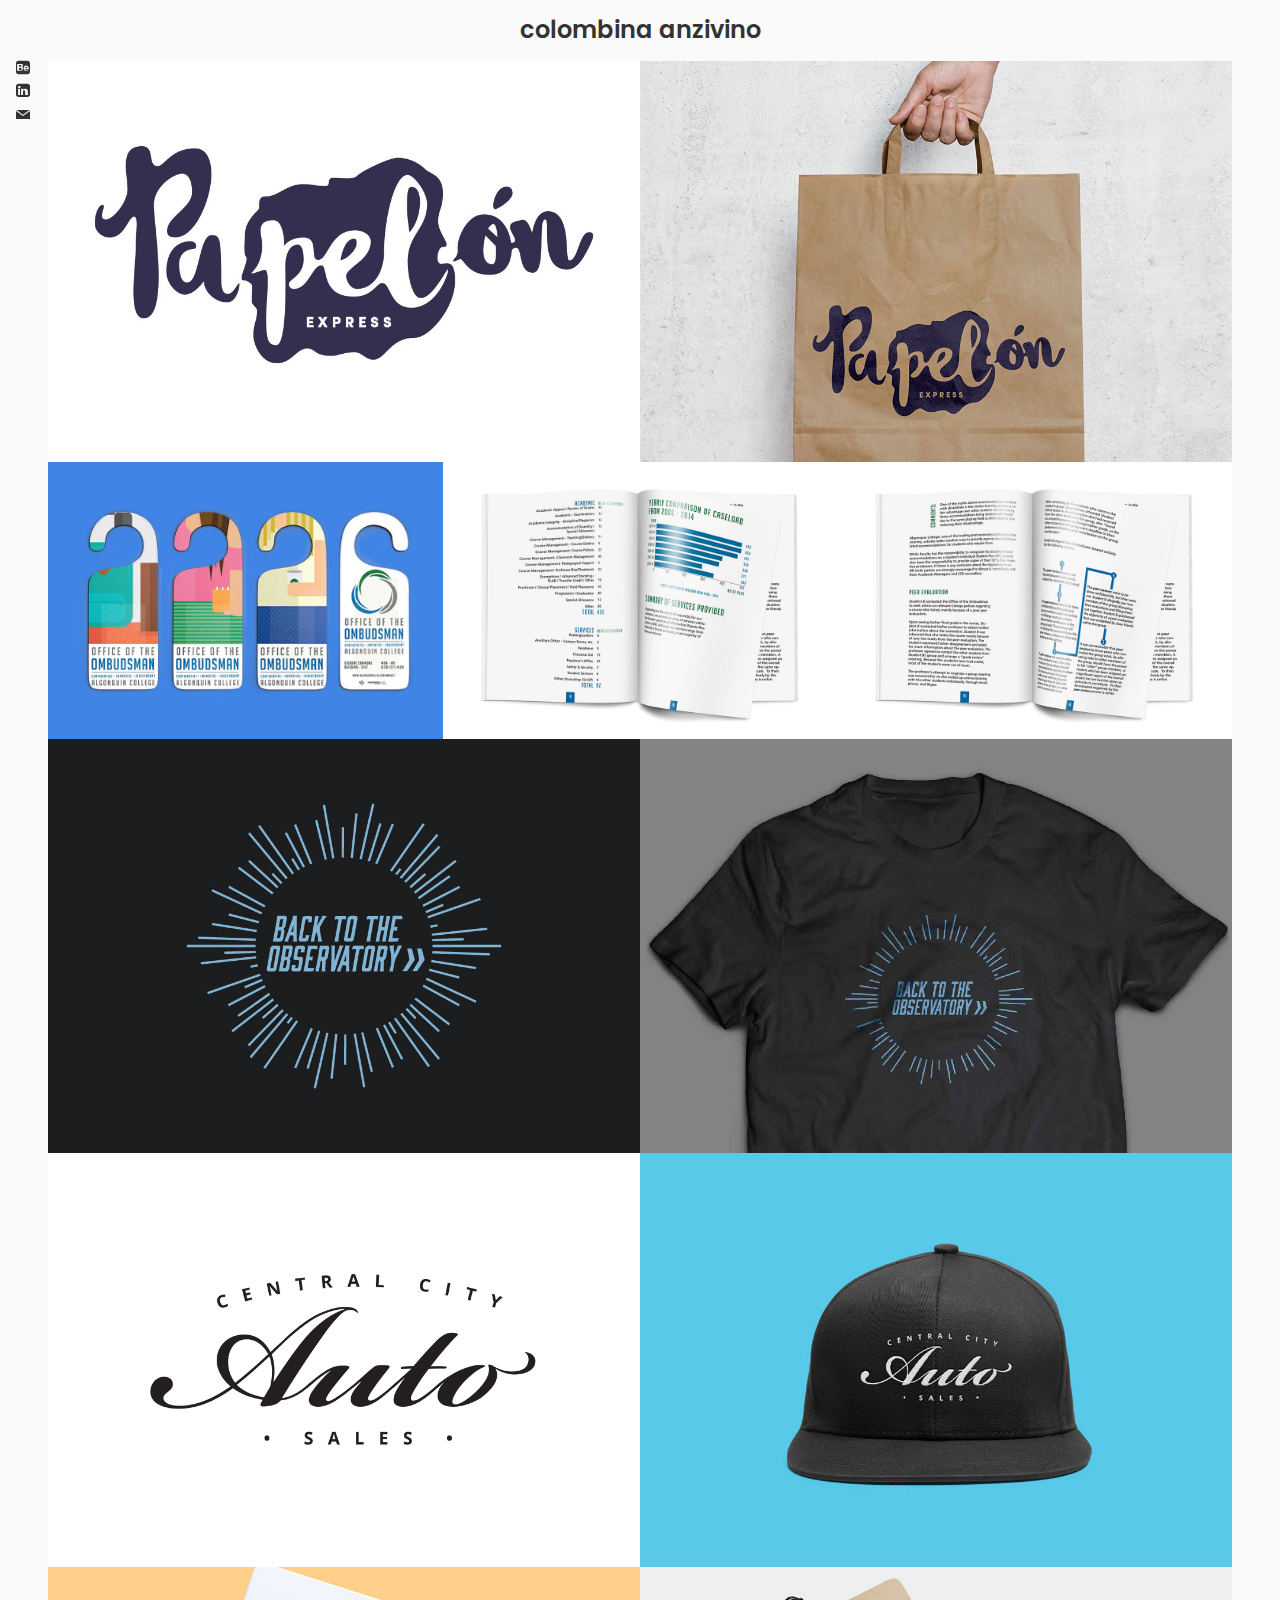
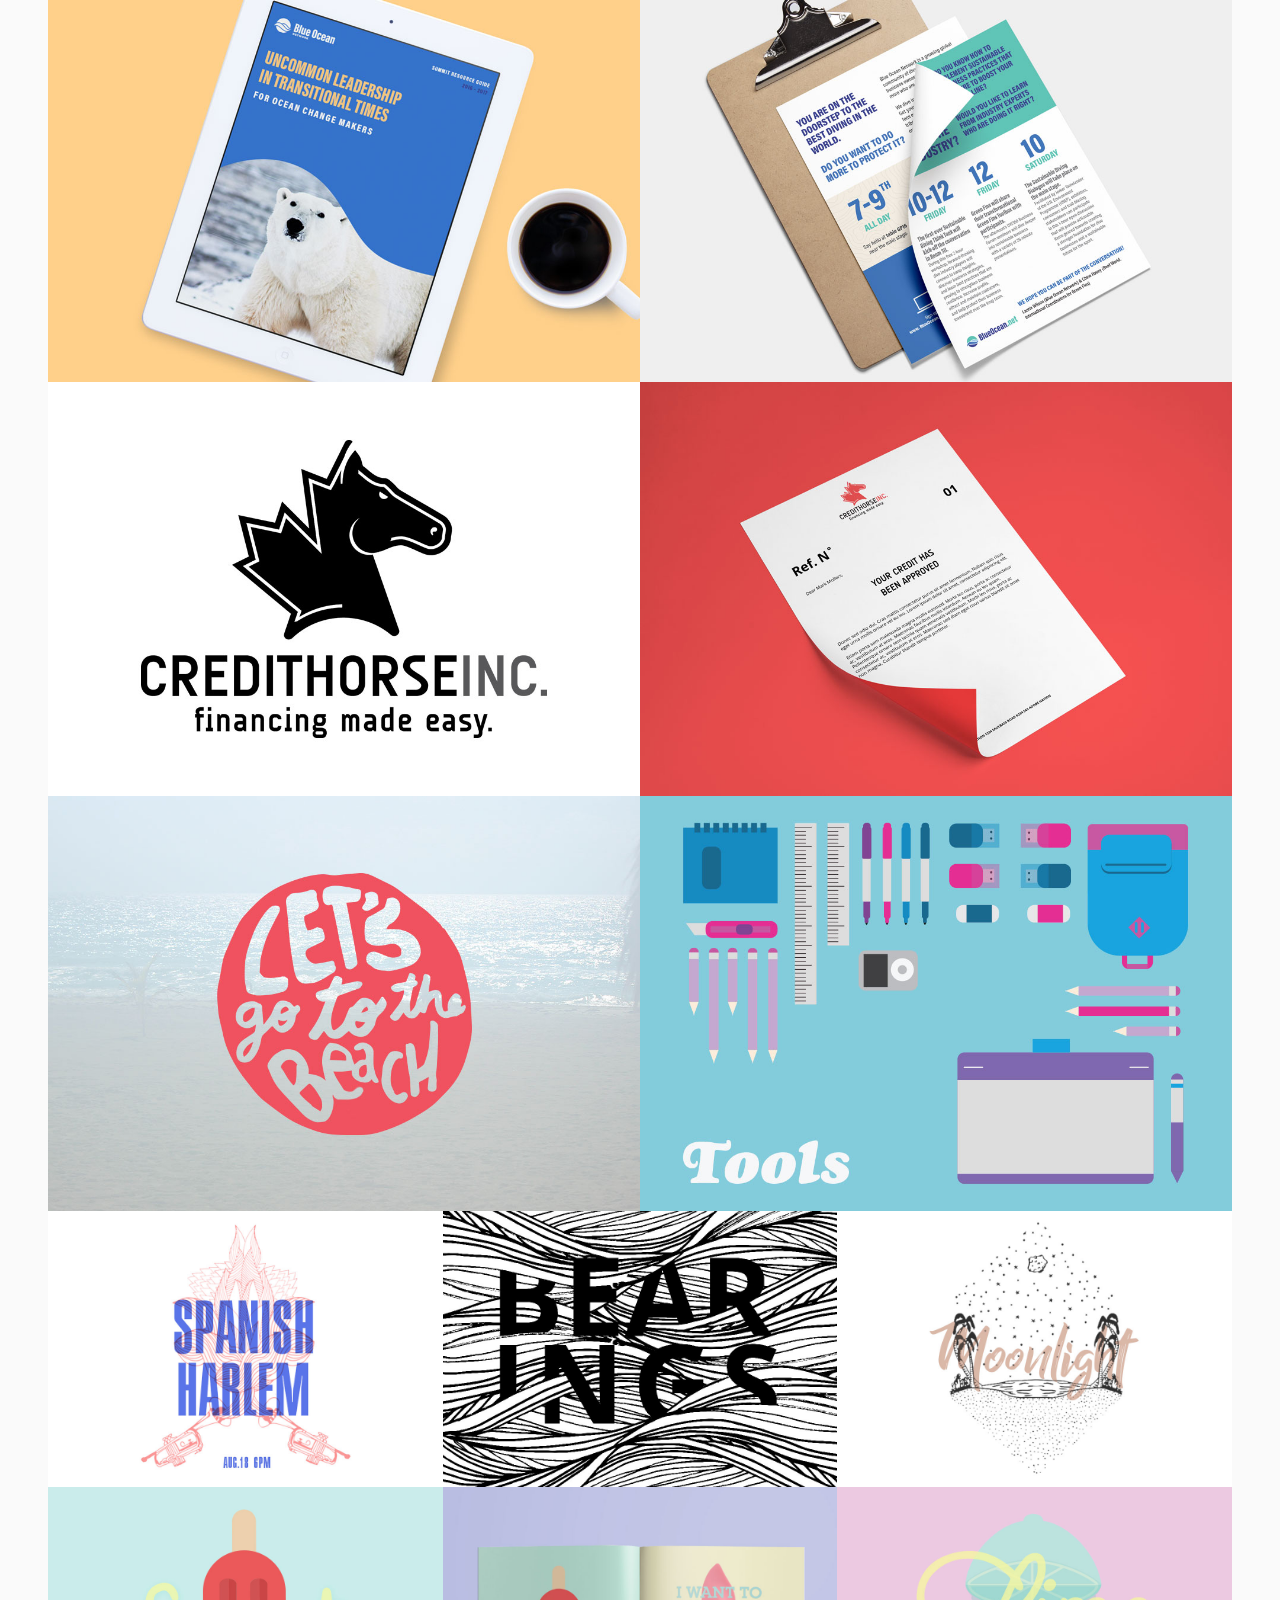
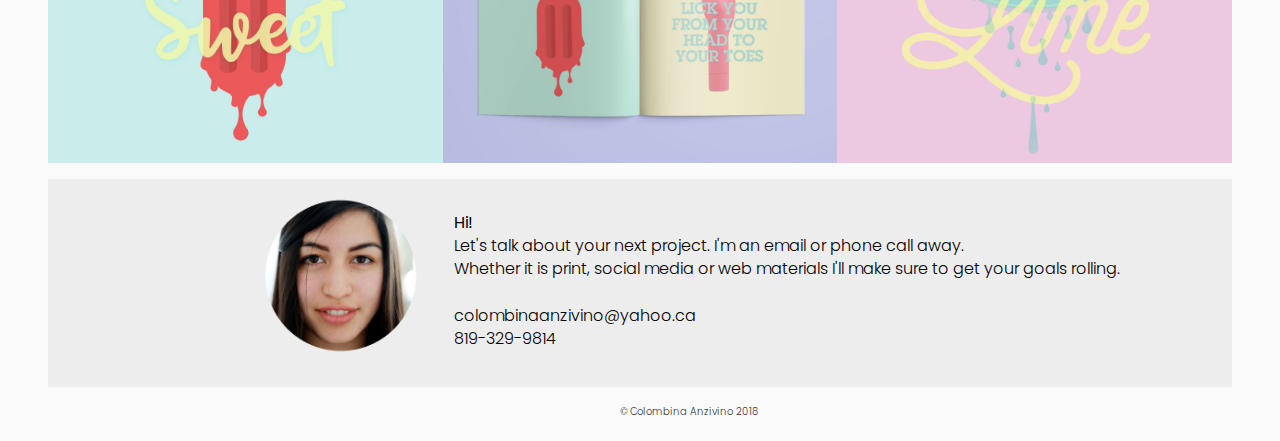
==== index.html @ 2b69b23f "footer - date" ====
<!DOCTYPE html>
<html lang="en-ca">
<head>
	<meta charset="utf-8">
	<title>Colombina Anzivino · creative thinker Graphic Designer · Ottawa, Canada</title>
    <link href="http://netdna.bootstrapcdn.com/font-awesome/4.2.0/css/font-awesome.css" rel="stylesheet">
    <link href="css/grid.css" rel="stylesheet">
    <link href="css/typography.css" rel="stylesheet">
	<link href="css/main.css" rel="stylesheet">
    <link href="css/gallery.css" rel="stylesheet">
    <meta name="handheldfriednly" content="true">
    <meta name="mobileoptimized" content="240">
    <meta name="viewport" content="width=device-width,initial-scale=1">
    <link href='https://fonts.googleapis.com/css?family=Poppins:400,500,600,700,300' rel='stylesheet' type='text/css'>
    <link rel="shotcut icon" href="favicon.ico">
    <link rel="shortcut icon" href="/favicon.ico" type="image/x-icon" />
    <link rel="apple-touch-icon" href="/apple-touch-icon.png" />
    <link rel="apple-touch-icon" sizes="57x57" href="iconified/apple-touch-icon-57x57.png" />
    <link rel="apple-touch-icon" sizes="72x72" href="iconified/apple-touch-icon-72x72.png" />
    <link rel="apple-touch-icon" sizes="76x76" href="iconified/apple-touch-icon-76x76.png" />
    <link rel="apple-touch-icon" sizes="114x114" href="iconified/apple-touch-icon-114x114.png" />
    <link rel="apple-touch-icon" sizes="120x120" href="iconified/apple-touch-icon-120x120.png" />
    <link rel="apple-touch-icon" sizes="144x144" href="iconified/apple-touch-icon-144x144.png" />
    <link rel="apple-touch-icon" sizes="152x152" href="iconified/apple-touch-icon-152x152.png" />
    <meta name="description" content="put in description">
    <!-- Facebook meta tags, and pinterest-->
    <meta property="og:type" content="article">
    <meta property="og:title" content="Colombina Anzivino · Creative Thinker Graphic Designer">
    <meta property="og:description" content="Colombina Anzivino · creative thinker Graphic Designer · Ottawa, Canada">
    <meta property="og:site_name" content="Colombina Anzivino">
    <meta property="og:url" content="http://colombinaanzivino.ca">
    <meta property="og:image" content="http://colombinaanzivino.ca/img/colombina-anzivino-illustration-type-layout-pastel-sweet-sensuals-02.jpg">
    <meta property="og:image" content="http://colombinaanzivino.ca/img/colombina-anzivino-illustration-bearings-band-01.jpg">
    <meta property="og:image" content="http://colombinaanzivino.ca/img/colombina-anzivino-illustration-posters-02.jpg">
    <meta property="og:image" content="http://colombinaanzivino.ca/img/colombina-anzivino-illustration-posters-01.jpg">
    <meta property="og:image" content="http://colombinaanzivino.ca/img/colombina-anzivino-illustration-type-layout-pastel-sweet-sensuals-04.jpg">
     <!-- Twitter meta tags-->
    <meta name="twitter:card" content="gallery">
    <meta name="twitter:title" content="Colombina Anzivino · Creative Thinker Graphic Designer">
    <meta name="twitter:url" content="http://colombinaanzivino.ca">
    <meta name="twitter:description" content="copy description">
    <meta name="twitter:image0" content="http://colombinaanzivino.ca/img/colombina-anzivino-illustration-type-layout-pastel-sweet-sensuals-02.jpg">
    <meta name="twitter:image1" content="http://colombinaanzivino.ca/img/colombina-anzivino-illustration-posters-02.jpg">
    <meta name="twitter:image2" content="http://colombinaanzivino.ca/img/colombina-anzivino-illustration-posters-01.jpg">
    <meta name="twitter:image3" content="http://colombinaanzivino.ca/img/colombina-anzivino-illustration-type-layout-pastel-sweet-sensuals-04.jpg">
</head>

<body>
    
        
    <div class="header-div">
    <h1 class="">colombina anzivino</h1>
    </div>
    
    <ul class="social">
        <li><a href="https://www.behance.net/anzivino" target="_blank"><i class="fa fa-behance-square"></i></a></li>
        <li><a href="https://www.linkedin.com/in/colombinaanzivino/" target="_blank"><i class="fa fa-linkedin-square"></i></a></li>
        <li>
            <div class="thumbnails">
                <a data-desc="<strong>Hi!</strong><br>Let's talk about your next project. <br>I'm an email or phone call away.
                <br>Whether it is print, social media or web materials I'll make sure to get your goals rolling.
                <br><br>colombinaanzivino@yahoo.ca
                <br>613-325-8292"><img class="icon" src="img/mail.svg"></a>
            </div>
        </li>
    
    </ul>
    
    <ul class="grid thumbnails">
        <li class="unit unit-s-1 unit-m-1-2 unit-l-1-2">
        <a data-desc="" href="img/colombina-anzivino-logo-gluten-free-03.jpg">
        <img alt="" class="img-flex" src="img/colombina-anzivino-logo-gluten-free-03.jpg"></a>
        </li>
        <li class="unit unit-s-1 unit-m-1-2 unit-l-1-2"> 
        <a data-desc="" href="img/colombina-anzivino-logo-gluten-free-02.jpg">
        <img class="img-flex" src="img/colombina-anzivino-logo-gluten-free-02.jpg"></a> 
        </li>
           <li class="unit unit-s-1 unit-m-1-2 unit-l-1-3">
        <a data-desc="" href="img/colombina-anzivino-layout-annual-report-illustrations-01.jpg">
        <img alt="" class="img-flex" src="img/colombina-anzivino-layout-annual-report-illustrations-01.jpg"></a>
        </li>
        <li class="unit unit-s-1 unit-m-1-2 unit-l-1-3"> 
        <a data-desc="" href="img/colombina-anzivino-layout-annual-report-illustrations-02.jpg">
        <img class="img-flex" src="img/colombina-anzivino-layout-annual-report-illustrations-02.jpg"></a> 
        </li>
         <li class="unit unit-s-1 unit-m-0-0 unit-l-1-3"> 
        <a data-desc="" href="img/colombina-anzivino-layout-annual-report-illustrations-03.jpg">
        <img class="img-flex" src="img/colombina-anzivino-layout-annual-report-illustrations-03.jpg"></a>
        </li>
        <li class="unit unit-s-1 unit-m-3-2 unit-l-1-2"> 
        <a data-desc="" href="img/colombina-anzivino-logo-tshirt-bar-future-01.jpg">
        <img class="img-flex" src="img/colombina-anzivino-logo-tshirt-bar-future-01.jpg"></a> 
        </li>
         <li class="unit unit-s-1 unit-m-1-1 unit-l-1-2"> 
        <a data-desc="" href="img/colombina-anzivino-logo-tshirt-bar-future-02.jpg">
        <img class="img-flex" src="img/colombina-anzivino-logo-tshirt-bar-future-02.jpg"></a> 
        </li>

        <li class="unit unit-s-1 unit-m-1-2 unit-l-1-2"> 
        <a data-desc="" href="img/colombina-anzivino-logo-cursive-centralcity.jpg">
        <img class="img-flex" src="img/colombina-anzivino-logo-cursive-centralcity.jpg"></a> 
        </li>
         <li class="unit unit-s-1 unit-m-1-2 unit-l-1-2"> 
        <a data-desc="" href="img/colombina-anzivino-logo-cursive-centralcity-hat.jpg">
        <img class="img-flex" src="img/colombina-anzivino-logo-cursive-centralcity-hat.jpg"></a> 
        </li>
        <li class="unit unit-s-1 unit-m-1-2 unit-l-1-2"> 
        <a data-desc="" href="img/colombina-anzivino-cover-blueocean.jpg">
        <img class="img-flex" src="img/colombina-anzivino-cover-blueocean.jpg"></a> 
        </li>
         <li class="unit unit-s-1 unit-m-1-2 unit-l-1-2"> 
        <a data-desc="" href="img/colombina-anzivino-cover-blueocean-flyers.jpg">
        <img class="img-flex" src="img/colombina-anzivino-cover-blueocean-flyers.jpg"></a> 
        </li>
        
                <li class="unit unit-s-1 unit-m-1-2 unit-l-1-2"> 
        <a data-desc="" href="img/colombina-anzivino-logo-credithorse.jpg">
        <img class="img-flex" src="img/colombina-anzivino-logo-credithorse.jpg"></a> 
        </li>
         <li class="unit unit-s-1 unit-m-1-2 unit-l-1-2"> 
        <a data-desc="" href="img/colombina-anzivino-logo-credithorse-letter-approval.jpg">
        <img class="img-flex" src="img/colombina-anzivino-logo-credithorse-letter-approval.jpg"></a> 
        </li>
        
        <li class="unit unit-s-1 unit-m-1-2 unit-l-1-2"> 
        <a data-desc="" href="img/colombina-anzivino-layout-illustrations5.jpg">
        <img class="img-flex" src="img/colombina-anzivino-layout-illustrations5.jpg"></a> 
        </li>
        
           <li class="unit unit-s-1 unit-m-1-2 unit-l-1-2"> 
        <a data-desc="" href="img/colombina-anzivino-layout-illustrations6.jpg">
        <img class="img-flex" src="img/colombina-anzivino-layout-illustrations6.jpg"></a> 
        </li>
    

         <li class="unit unit-s-1 unit-m-1-3 unit-l-1-3"> 
        <a data-desc="" href="img/colombina-anzivino-illustration-posters-03.jpg">
        <img class="img-flex" src="img/colombina-anzivino-illustration-posters-03.jpg"></a> 
        </li>
        
   <li class="unit unit-s-1 unit-m-1-3 unit-l-1-3"> 
        <a data-desc="" href="img/colombina-anzivino-illustration-bearings-band-01.jpg">
        <img class="img-flex" src="img/colombina-anzivino-illustration-bearings-band-01.jpg"></a> 
        </li>
        
        

         <li class="unit unit-s-1 unit-m-1-3 unit-l-1-3"> 
        <a data-desc="" href="img/colombina-anzivino-illustration-posters-02.jpg">
        <img class="img-flex" src="img/colombina-anzivino-illustration-posters-02.jpg"></a> 
        </li>  
               
        <li class="unit unit-s-1 unit-m-1-2 unit-l-1-3"> 
        <a data-desc="" href="img/colombina-anzivino-illustration-type-layout-pastel-sweet-sensuals-04.jpg">
        <img class="img-flex" src="img/colombina-anzivino-illustration-type-layout-pastel-sweet-sensuals-04.jpg"></a> 
        </li>
        <li class="unit unit-s-1 unit-m-1-2 unit-l-1-3"> 
        <a data-desc="" href="img/colombina-anzivino-illustration-layout-pastel-sweet-sensuals-01.jpg">
        <img class="img-flex" src="img/colombina-anzivino-illustration-layout-pastel-sweet-sensuals-01.jpg"></a> 
        </li>
        <li class="unit unit-s-1 unit-m-1-1 unit-l-1-3"> 
        <a data-desc="" href="img/colombina-anzivino-illustration-type-layout-pastel-sweet-sensuals-02.jpg">
        <img class="img-flex" src="img/colombina-anzivino-illustration-type-layout-pastel-sweet-sensuals-02.jpg"></a> 
        </li>

        <li class="contact unit-s-1 unit-m-1-1 unit-l-1-1">

            <img class="img-flex" src="img/profile-picture.png"> 

            <p><strong>Hi!</strong>
                <br>Let's talk about your next project. I'm an email or phone call away.
                <br>Whether it is print, social media or web materials I'll make sure to get your goals rolling.
                <br>
                <br>
                colombinaanzivino@yahoo.ca
                <br>819-329-9814</p>
        </li>


    </ul>
    
     <div class="lightbox" data-state="hidden">
        <div class="lightbox-container">
        <div class="lightbox-content">
       <!-- <h2 class="lightbox-heading"></h2>-->
        <img class="lightbox-img" alt="">
        <p class="lightbox-desc"></p>
      </div>
        </div>
    </div>
    
    
        <footer>
            <p>© Colombina Anzivino 2018</p>
        </footer>
    
        <script src="http://code.jquery.com/jquery-2.1.1.min.js"></script>
        <script src="js/waypoints.min.js"></script>
        <script src="js/main.js"></script>
        <script src="js/lightbox.js"></script>

    </body>
</html>
---- css/grid.css ----
.grid {
  margin: 0;
  padding: 0;
  letter-spacing: -0.31em;
  text-rendering: optimizespeed;
  display: -webkit-flex;
  -webkit-flex-flow: row wrap;
  display: -ms-flexbox;
  -ms-flex-flow: row wrap;
}

.grid-bottom {
  -webkit-align-items: flex-end;
  -ms-align-items: flex-end;
}

.opera-only :-o-prefocus, .grid {
  word-spacing: -0.43em;
}

.unit {
  letter-spacing: normal;
  text-rendering: auto;
  vertical-align: top;
  word-spacing: normal;
  display: inline-block;
  visibility: visible;
}

.grid-bottom .unit {
  vertical-align: bottom;
}

.unit-s-hidden {
  display: none;
  visibility: hidden;
}

.unit-s-1 {
  display: block;
  visibility: visible;
  width: 100%;
}

.unit-offset-s-0 {
  margin-left: 0;
}

.unit-s-1-2 {
  width: 50.0000%;
}

.unit-offset-s-1-2 {
  margin-left: 50.0000%;
}

.unit-s-1-3 {
  width: 33.3333%;
}

.unit-offset-s-1-3 {
  margin-left: 33.3333%;
}

.unit-s-2-3 {
  width: 66.6667%;
}

.unit-offset-s-2-3 {
  margin-left: 66.6667%;
}

.unit-s-1-2,.unit-s-1-3,.unit-s-2-3 {
  display: inline-block;
  visibility: visible;
}

@media only screen and (min-width: 30em) {

.unit-m-hidden {
  display: none;
  visibility: hidden;
}

.unit-m-1 {
  display: block;
  visibility: visible;
  width: 100%;
}

.unit-offset-m-0 {
  margin-left: 0;
}

.unit-m-1-2 {
  width: 50.0000%;
}

.unit-offset-m-1-2 {
  margin-left: 50.0000%;
}

.unit-m-1-3 {
  width: 33.3333%;
}

.unit-offset-m-1-3 {
  margin-left: 33.3333%;
}

.unit-m-2-3 {
  width: 66.6667%;
}

.unit-offset-m-2-3 {
  margin-left: 66.6667%;
}

.unit-m-1-4 {
  width: 25.0000%;
}

.unit-offset-m-1-4 {
  margin-left: 25.0000%;
}

.unit-m-3-4 {
  width: 75.0000%;
}

.unit-offset-m-3-4 {
  margin-left: 75.0000%;
}

.unit-m-1-2,.unit-m-1-3,.unit-m-2-3,.unit-m-1-4,.unit-m-3-4 {
  display: inline-block;
  visibility: visible;
}

}

@media only screen and (min-width: 50em) {

.unit-l-hidden {
  display: none;
  visibility: hidden;
}

.unit-l-1 {
  display: block;
  visibility: visible;
  width: 100%;
}

.unit-offset-l-0 {
  margin-left: 0;
}

.unit-l-1-2 {
  width: 50.0000%;
}

.unit-offset-l-1-2 {
  margin-left: 50.0000%;
}

.unit-l-1-3 {
  width: 33.3333%;
}

.unit-offset-l-1-3 {
  margin-left: 33.3333%;
}

.unit-l-2-3 {
  width: 66.6667%;
}

.unit-offset-l-2-3 {
  margin-left: 66.6667%;
}

.unit-l-1-4 {
  width: 25.0000%;
}

.unit-offset-l-1-4 {
  margin-left: 25.0000%;
}

.unit-l-3-4 {
  width: 75.0000%;
}

.unit-offset-l-3-4 {
  margin-left: 75.0000%;
}

.unit-l-1-5 {
  width: 20.0000%;
}

.unit-offset-l-1-5 {
  margin-left: 20.0000%;
}

.unit-l-2-5 {
  width: 40.0000%;
}

.unit-offset-l-2-5 {
  margin-left: 40.0000%;
}

.unit-l-3-5 {
  width: 60.0000%;
}

.unit-offset-l-3-5 {
  margin-left: 60.0000%;
}

.unit-l-4-5 {
  width: 80.0000%;
}

.unit-offset-l-4-5 {
  margin-left: 80.0000%;
}

.unit-l-1-6 {
  width: 16.6667%;
}

.unit-offset-l-1-6 {
  margin-left: 16.6667%;
}

.unit-l-5-6 {
  width: 83.3333%;
}

.unit-offset-l-5-6 {
  margin-left: 83.3333%;
}

.unit-l-1-2,.unit-l-1-3,.unit-l-2-3,.unit-l-1-4,.unit-l-3-4,.unit-l-1-5,.unit-l-2-5,.unit-l-3-5,.unit-l-4-5,.unit-l-1-6,.unit-l-5-6 {
  display: inline-block;
  visibility: visible;
}

}
---- css/typography.css ----
html {font-size: 1em;}

body {
  background-color: white;
  font-family:'poppins', sans-serif; 
  font-weight: 300;
  line-height: 1.45;
  color: #333;
}

p {margin-bottom: 1.3em;}

h1, h2, h3, h4 {
    font-family:'poppins', sans-serif; 
    margin: 1.414em 0 0.5em;
    font-weight: 400;
    line-height: 1.2;
    color: #333;
}

h1 {
  margin-top: 0;
}
h3 {font-size: 1.5em;
    margin:0;}

h4 {font-size: 1.414em;}

small, .font_small {font-size: 0.707em;}

.center{
    
    text-align: center;
}
---- css/main.css ----
@-moz-viewport { width: device-width; scale: 1;}
@-ms-viewport { width: device-width; scale: 1;}
@-o-viewport { width: device-width; scale: 1;}
@-webkit-viewport { width: device-width; scale: 1;}
@viewport { width: device-width; scale: 1;}

html {
    -moz-text-size-adjust: 100%;
    -ms-text-size-adjust: 100%;
    -webkit-text-size-adjust: 100%;
    text-size-adjust: 100%;   
}

body {
    font-family: 'poppins', sans-serif;
    margin: 3rem 3rem 3rem 3rem;
    padding: 0;
    background-color: #fafafa;
}

p {
    font-family: 'poppins', sans-serif;
    text-align: justify left;
    padding: 0 2rem 0 2rem;
    font-size: 1rem;
    color: #000;
}



/*.header-div {
    max-width: 100%;

}*/

h1{
    font-size: 1.5rem;
    color: #333;
    text-align: center;
    position: fixed;
    padding: 1rem 0;
    display: block;
    z-index: 3000;
    left: 0;
    right: 0;
    top: 0;
    background-color: #fafafa;
    font-weight: 600;
    width: 100%;
}

.bar{
    background-color: #fafafa;
    width: 100%;
    position: fixed;
    height: 1rem;
    padding: 1rem 1rem 2rem 1rem;
    
}

h2{
    color: #000;
    font-size: 1rem;
    padding: 2rem 0rem 0rem 1rem;
    text-align: justify left;
}

/*header{
    background: url("../img/colombina-anzivino-dino2.jpg") no-repeat center;
    background-size: cover;
    width: 100%;
}

header p{
    padding: 1rem 1rem 0rem 1rem;
}*/

.social{
    margin: 0;
    padding: 0;
    display: block;
    position: fixed;
    z-index: 4000;
    left: 1rem;
    top: 3.5rem;
}

.social li{
    margin: 0; 
    display: block;
    
    color: #333;
    text-align: left;
    /*margin-left: -2rem;*/
}

.hide-text {
	text-indent: 100%;
	white-space: nowrap;
	overflow: hidden;
	display: block;
}

.social li a,
.social li a:link,
.social li a:visited{
	display: inline-block;
    text-decoration: none;
    color: #333;
    text-align: left;
}


.img {
	width: 50%;
    float: left;
}
	
ul,li{
    list-style-type: lightblue;
    padding: 0;
    margin: 0;
}

.contact{
    background-color: #ededed;
    width: 100%;
    margin-top:1rem;
    padding: 1rem 1rem 1rem 1rem;
}

.contact img{
    display: inline-block;
    width: 20%;
    float: left;

}

.contact p{
  letter-spacing: 0em;

}
.contact2{
    background-color: #fafafa;
    width: auto;
    height: auto;
}


@media only screen and (min-width:56em){
    
    ul,li{
        list-style-type: none;
        padding: 0;
        margin: 0;
        display: inline-block;
    }
    
}

.page{
    height: 100vh;
    width: 100%;
}

.not-found-btn{
    padding: 0.3em;
    text-align: center;
    color: #f55638;
    border: solid 2px #f55638;
    width: 160px;
    margin: 0 auto;
    border-radius: 40px;
}

.not-found-btn a,
.not-found-btn a:link,
.not-found-btn a:visited{
    color: #f55638;
    text-decoration: none;
}

.icon{
    width: 4.5%;
}

.info-1{
    margin: .5rem;
}

.info-1 h3{
    margin-top: 5rem;
}

.icon-arrow{
    width: 20px;
}




@media only screen and (min-width:62em){
    
    
}

/*PORTFOLIO*/

ol,ul {
	list-style:none;
}


.img{
        max-width: 80%;
        margin: 10rem 2rem 0 2rem;
    }

/*------*/

.img-flex {
	display: block;
	width: 100%;
}

figure {
    margin: 0;
}

pro-1 {
    list-style: none;
    padding: 0;
}

a img {
    border: none;
}

.gallery {
	margin: 0;
    padding: 0;
}

.gallery:after {
    content: "";
    display: block;
    clear: both;
}

.gallery div {
    
}

.gallery div > a {
    max-height: 30rem;
	-webkit-transition: .5s;
    position: relative;
}

.gallery div > a img {
    max-width: 100%;
    -webkit-transition: .5s;
}

.gallery div > a:hover {
    z-index: 1;
}

.gallery article {
    width: 0;
    height: 0;
    overflow: scroll;
    position: fixed;
}

.gallery article:target {
    width: 100%;
    height: 100%;
    text-align: center;
    background: #fff;
    z-index: 1000;
     top: 0px;
    left: 0px;
}


.gallery article img {
    opacity: 0;
    -webkit-transition: .7s;
}

.gallery img {
    opacity: 1.0;
}

.gallery img:hover{
 opacity: 1.0;   
}

.lachicka{
 width:100%;
position: absolute;
}

article .close {
    position: absolute;
    font-weight: 500;
    left: 50%;
    top: 100px;
    margin-left: -50px;
    width: 100px;
    color: #000;
    text-decoration: none;
    padding: 6px 6px 6px 0;
    text-transform: uppercase;
    -webkit-transition: .5s;
}


article .close:hover {
    color: #f55638;
}

@media only screen and (min-width:25em){
    
    .contact img {
    display: inline-block;
    width: 100%;
    float: left;
}

    
}



@media only screen and (min-width:37em){
    
    .contact img {
    display: inline-block;
    width: 50%;
    float: left;
        
}

    
}

@media only screen and (min-width:46em){
    
    .contact img {
    display: inline-block;
    width: 40%;
    float: left;
}
    

}

@media only screen and (min-width:50em){
    
        .contact img {
    display: inline-block;
    width: 50%;
    float: left;
}
    

}

@media only screen and (min-width:62em){
    
        .contact img {
    display: inline-block;
    width: 40%;
    float: left;
}


    
}

@media only screen and (min-width:72em){
    

    .contact img {
    display: inline-block;
    width: 20%;
    float: left;
          margin-left: 10rem;
}
    
    
}

@media only screen and (min-width:82em){
    
    
    h1{
    margin-bottom: 10rem;
    
    }
    
            .contact img {
    display: inline-block;
    width: 20%;
    float: left;
    margin-left: 10rem;
}
    


}

footer{
    position: absolute;
    width: 100%;
}

footer p{
    color: #333;
    font-size: 10px;
    padding: .5rem 0 .5rem 0;
    text-align: center;
}
---- css/gallery.css ----
.thumbnails {
  margin: 0;
  padding: 0;
}

.thumbnails li {
  display: inline-block;
}

.thumbnails a {
  display: block;
}

.lightbox {
  position: fixed;
  left: 100%;
  right: -100%;
  top: 0;
  bottom: 0;
  background-color: rgba(0,0,0,0.5);
  opacity: 0;
  transition: all 200ms ease-out;
    width: 100%;

}

.lightbox[data-state="visible"] {
  opacity: 1;
  left: 0;
  right: 0;
}

.lightbox-container {
  background-color: rgba(0,0,0,0.5);
    max-width: 100%;


}

/*.lightbox-container {
  position: absolute;
  left: 15px;
  right: 15px;
  bottom: 15px;
  top: 15px;
  background-color: rgba(0,0,0,0.5);
  border-radius: 6px;
  box-shadow: 1px 1px 4px #000;
}*/

.lightbox-img {
  display: block;
    text-align: center;
  width: 50rem;
    margin-top: 10rem;
}

.lightbox-content {
  position: absolute;
  top: 50%;
  left: 50%;
  transform: translate(-50%, -50%);
}

.lightbox-desc{
    color: #5ee6f7;
    text-align: center;
    font-size: 2rem;
    height: auto;
    width: auto;
    padding: 2rem;
}

    .img-2 {
    display: block;
    text-align: center;
    width: 50%;
}
  



@media only screen and (min-width:25em){
    
.lightbox-img {
    display: block;
    text-align: center;
    width: 20rem;
}
    
.lightbox-desc{
    color: #fff;
    text-align: center;
    font-size: 1rem;
    height: auto;
    width: auto;
    padding: 2rem;
}
    
    

}


@media only screen and (min-width:37em){
    
.lightbox-img {
    display: block;
    text-align: center;
    width: 20rem;
}

.lightbox-desc{
    color: #fff;
    text-align: center;
    font-size: 1rem;
    height: auto;
    width: auto;
    padding: 2rem;
}
    

    
}

@media only screen and (min-width:46em){
    
.lightbox-img {
    display: block;
    text-align: center;
    width: 30rem;
}
    
.lightbox-desc{
    color: #fff;
    text-align: center;
    font-size: 2rem;
    height: auto;
    width: auto;
    padding: 2rem;
}
     

}

@media only screen and (min-width:50em){
    
.lightbox-img {
    display: block;
    text-align: center;
    width: 40rem;
}
    
.lightbox-desc{
    color: #fff;
    text-align: center;
    font-size: 2rem;
    height: auto;
    width: auto;
    padding: 2rem;
}
    
    

}

@media only screen and (min-width:62em){

.lightbox-img {
    display: block;
    text-align: center;
    width: 40rem;
}
    
.lightbox-desc{
    color: #fff;
    text-align: center;
    font-size: 2rem;
    height: auto;
    width: auto;
    padding: 2rem;
}
    
    
}

@media only screen and (min-width:72em){
        
.lightbox-img {
    display: block;
    text-align: center;
    width: 50rem;
}

.lightbox-desc{
    color: #fff;
    text-align: center;
    font-size: 2rem;
    height: auto;
    width: auto;
    padding: 2rem;
}
    
    
}

@media only screen and (min-width:82em){
    
.lightbox-img {
    display: block;
    text-align: center;
    width: 50rem;
}
    
.lightbox-desc{
    color: #fff;
    text-align: center;
    font-size: 2rem;
    height: auto;
    width: auto;
    padding: 2rem;
}
    
    
}
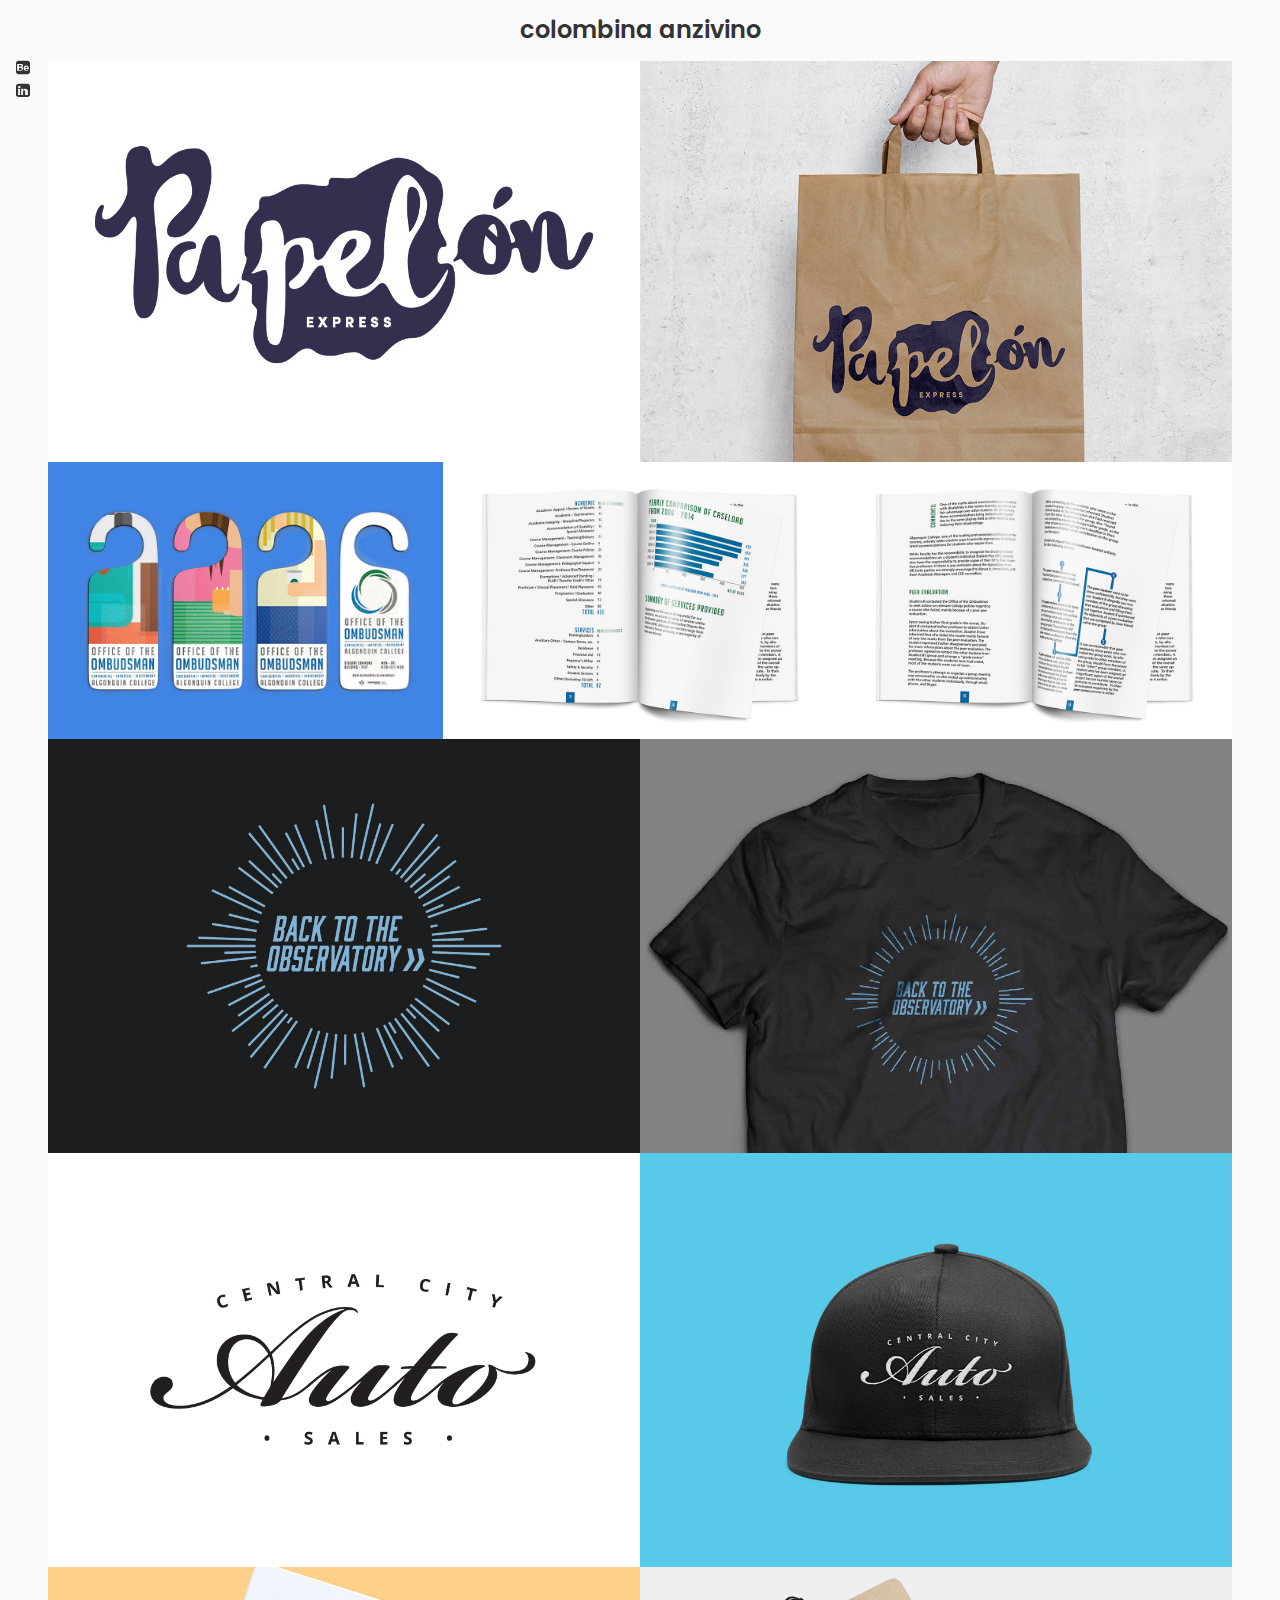
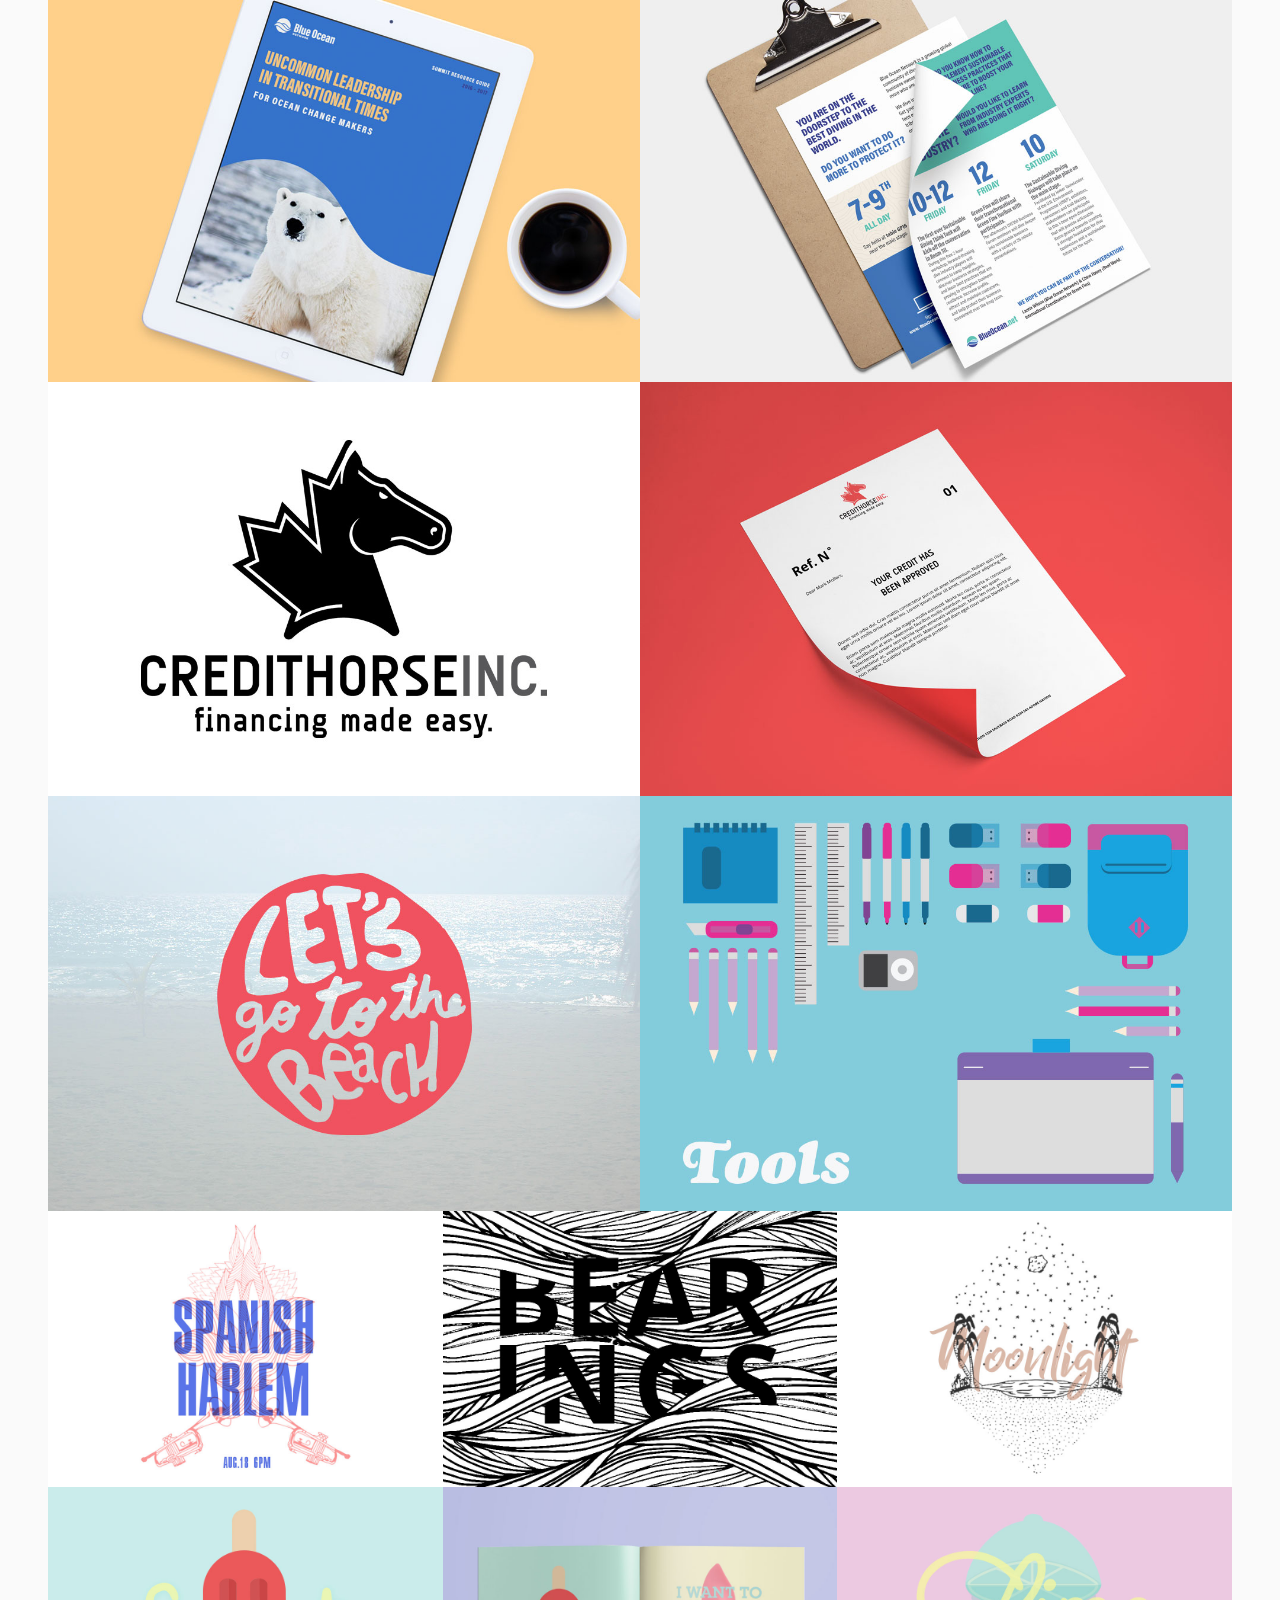
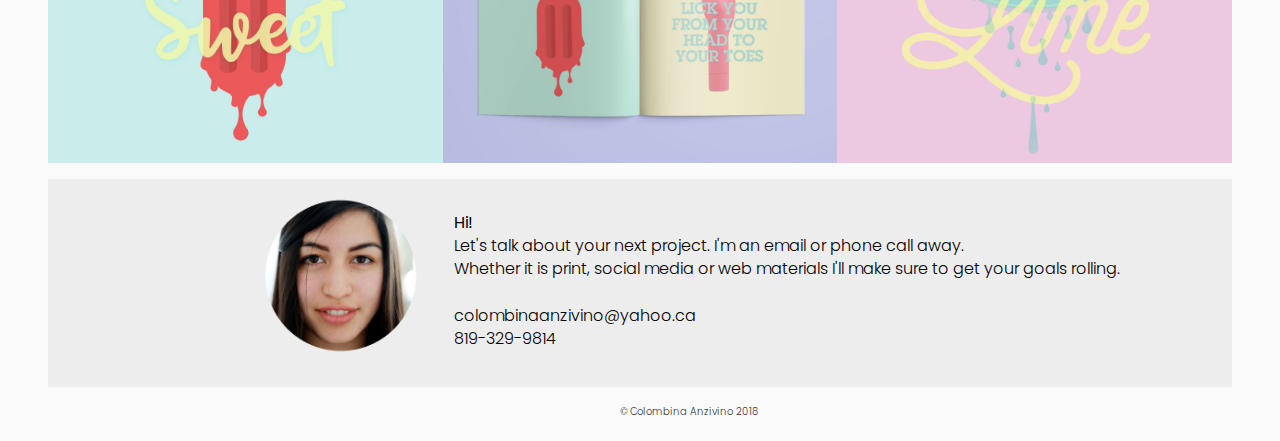
==== commit cd56e940: "menu - change" ====
--- a/index.html
+++ b/index.html
@@ -55,6 +55,8 @@
     <ul class="social">
         <li><a href="https://www.behance.net/anzivino" target="_blank"><i class="fa fa-behance-square"></i></a></li>
         <li><a href="https://www.linkedin.com/in/colombinaanzivino/" target="_blank"><i class="fa fa-linkedin-square"></i></a></li>
+        
+        <!--
         <li>
             <div class="thumbnails">
                 <a data-desc="<strong>Hi!</strong><br>Let's talk about your next project. <br>I'm an email or phone call away.
@@ -62,7 +64,7 @@
                 <br><br>colombinaanzivino@yahoo.ca
                 <br>613-325-8292"><img class="icon" src="img/mail.svg"></a>
             </div>
-        </li>
+        </li>-->
     
     </ul>
     
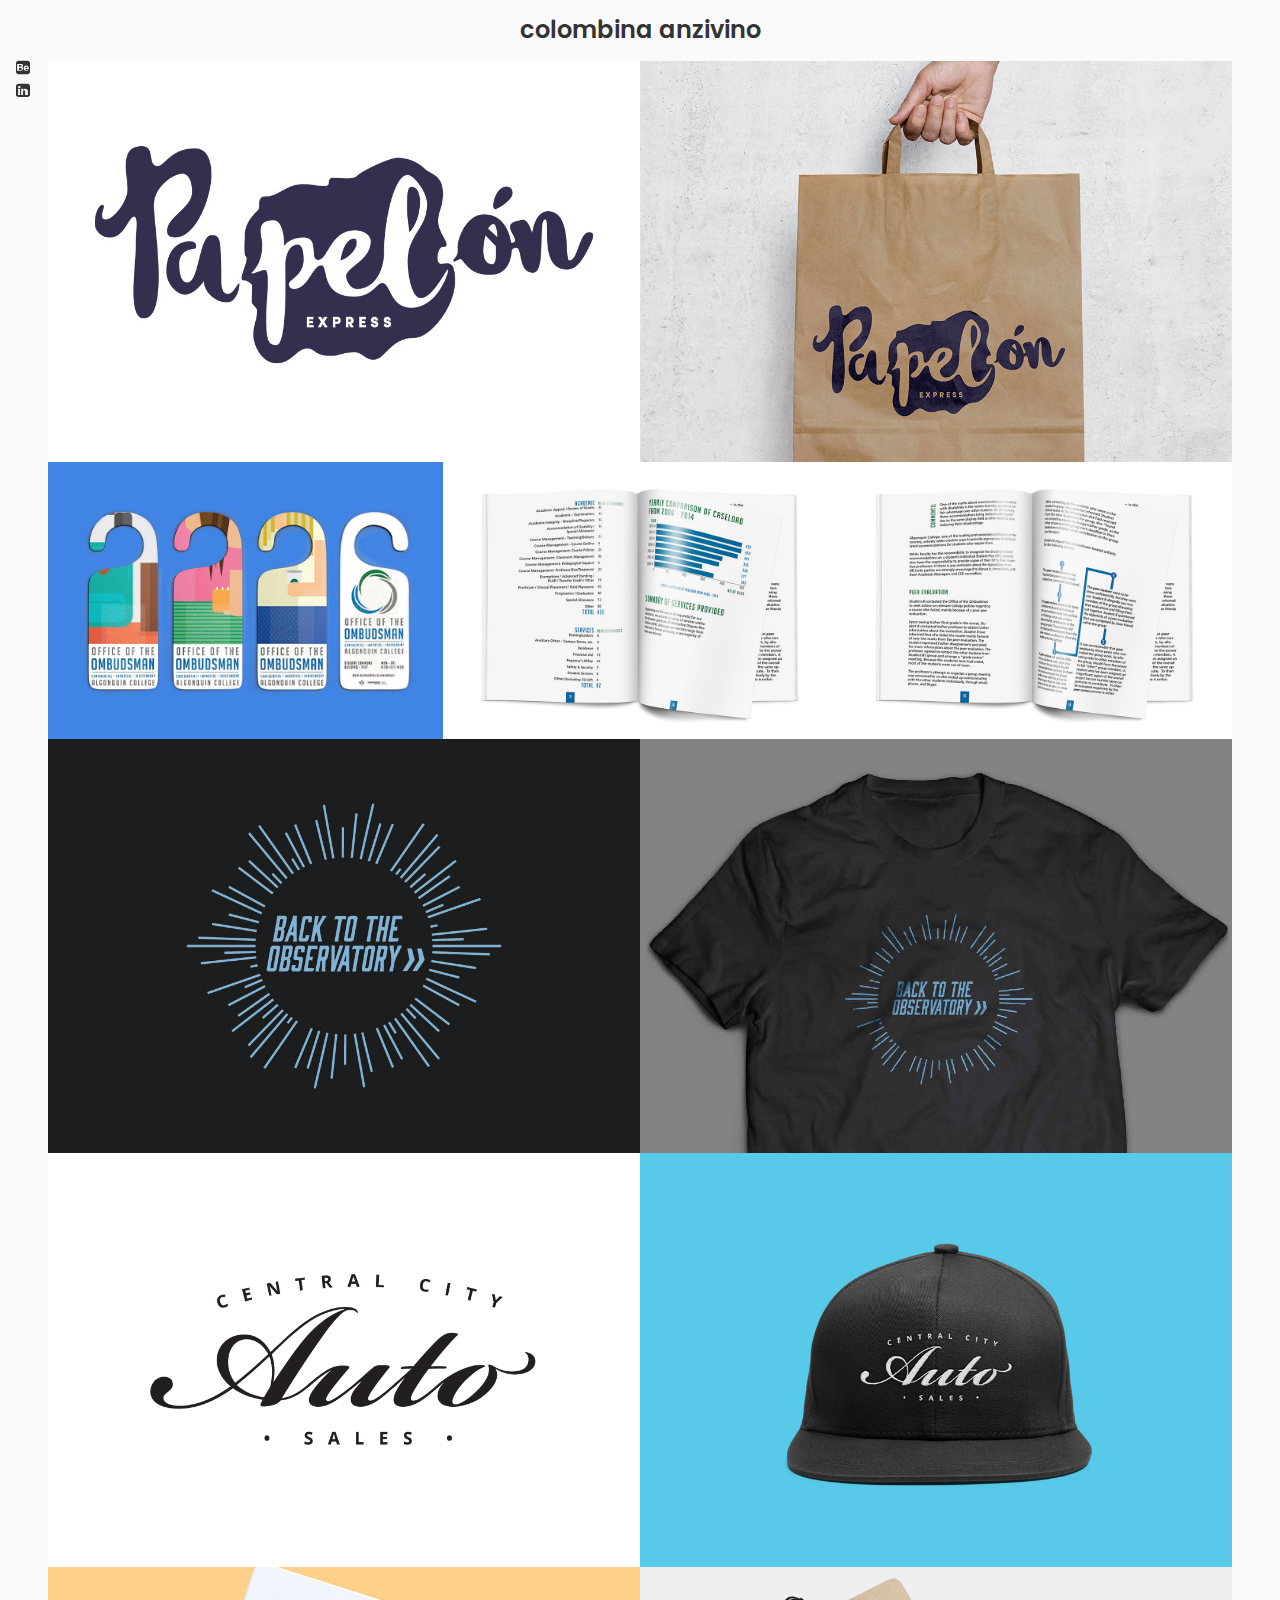
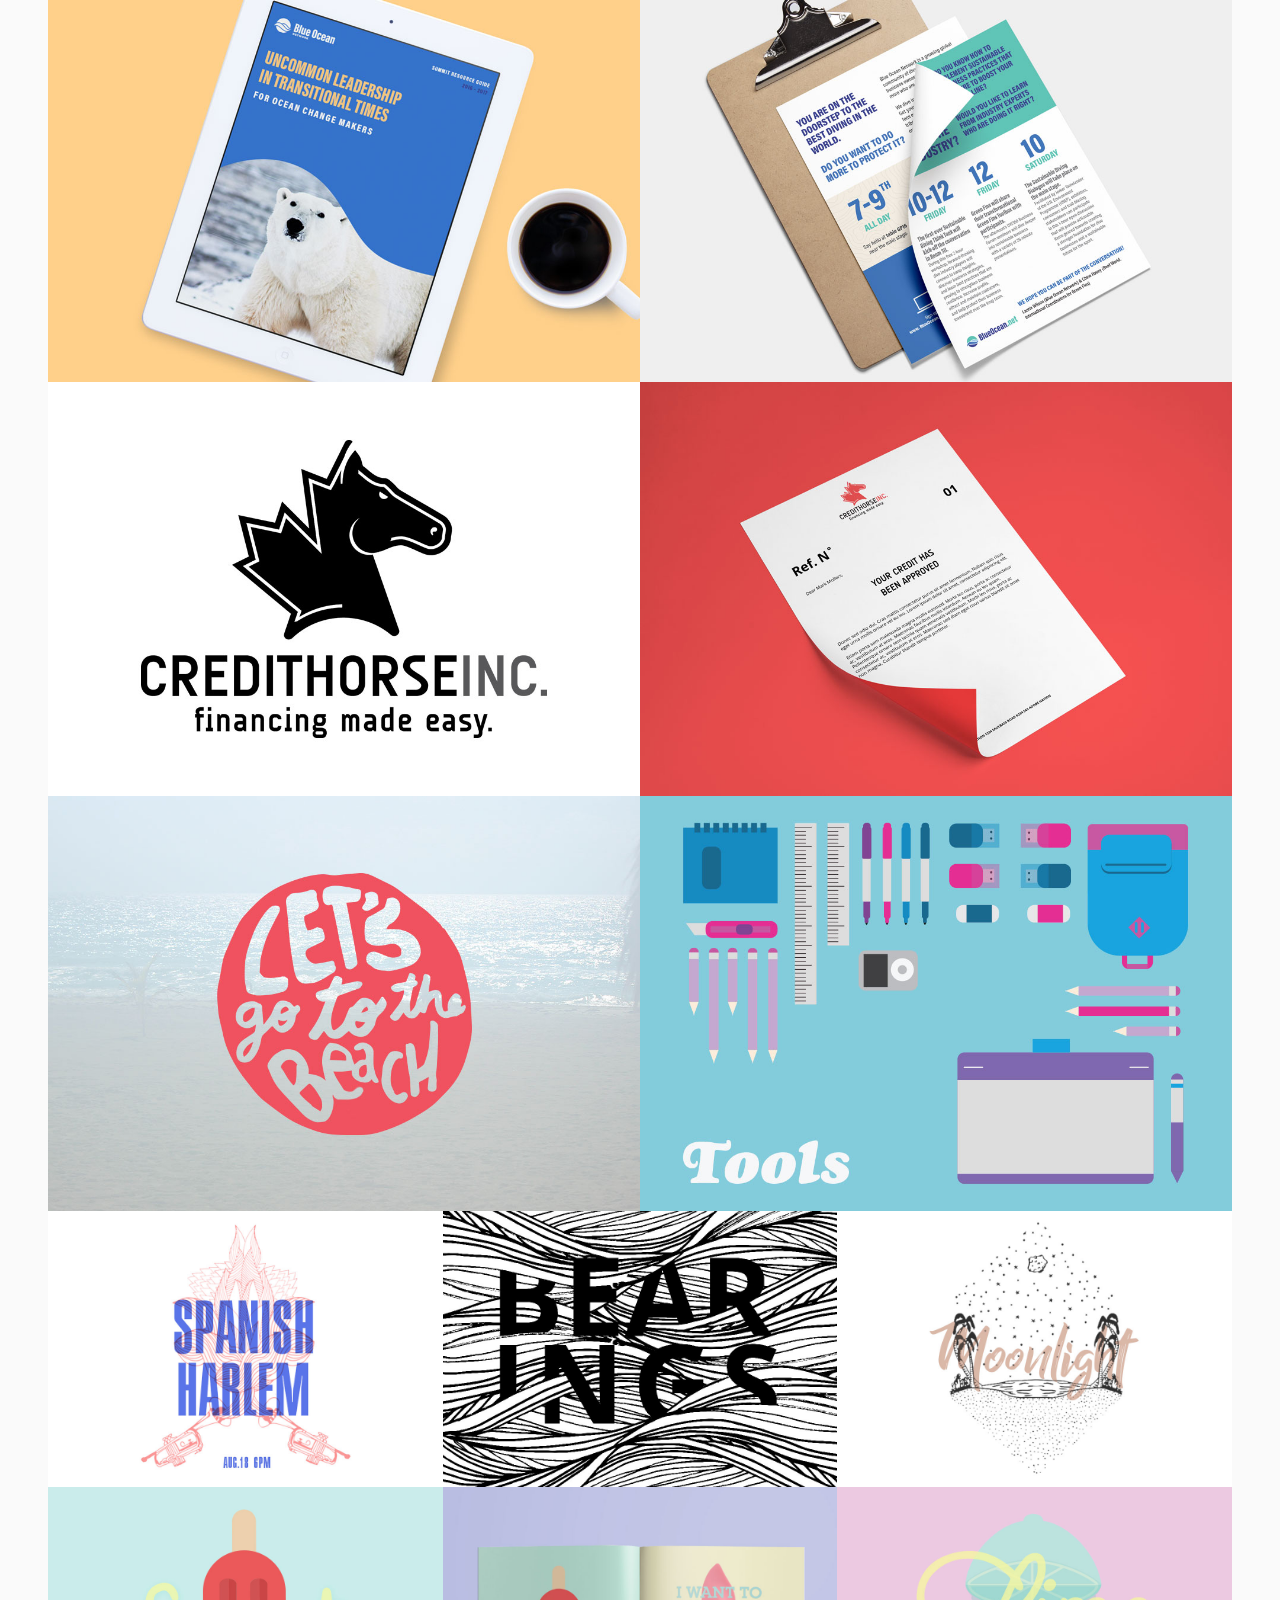
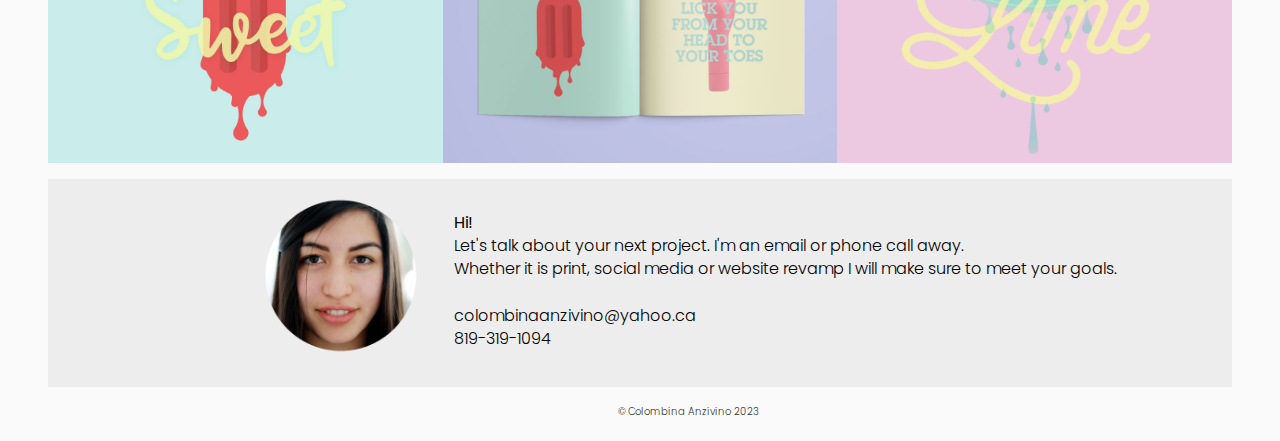
==== commit 08df8753: "Added new index file" ====
--- a/index.html
+++ b/index.html
@@ -60,9 +60,9 @@
         <li>
             <div class="thumbnails">
                 <a data-desc="<strong>Hi!</strong><br>Let's talk about your next project. <br>I'm an email or phone call away.
-                <br>Whether it is print, social media or web materials I'll make sure to get your goals rolling.
+                <br>Whether it is print, social media or web revamp I'll make sure to meet your goals.
                 <br><br>colombinaanzivino@yahoo.ca
-                <br>613-325-8292"><img class="icon" src="img/mail.svg"></a>
+                <br>819-319-1094"><img class="icon" src="img/mail.svg"></a>
             </div>
         </li>-->
     
@@ -171,11 +171,11 @@
 
             <p><strong>Hi!</strong>
                 <br>Let's talk about your next project. I'm an email or phone call away.
-                <br>Whether it is print, social media or web materials I'll make sure to get your goals rolling.
+                <br>Whether it is print, social media or website revamp I will make sure to meet your goals.
                 <br>
                 <br>
                 colombinaanzivino@yahoo.ca
-                <br>819-329-9814</p>
+                <br>819-319-1094</p>
         </li>
 
 
@@ -193,7 +193,7 @@
     
     
         <footer>
-            <p>© Colombina Anzivino 2018</p>
+            <p>© Colombina Anzivino 2023</p>
         </footer>
     
         <script src="http://code.jquery.com/jquery-2.1.1.min.js"></script>
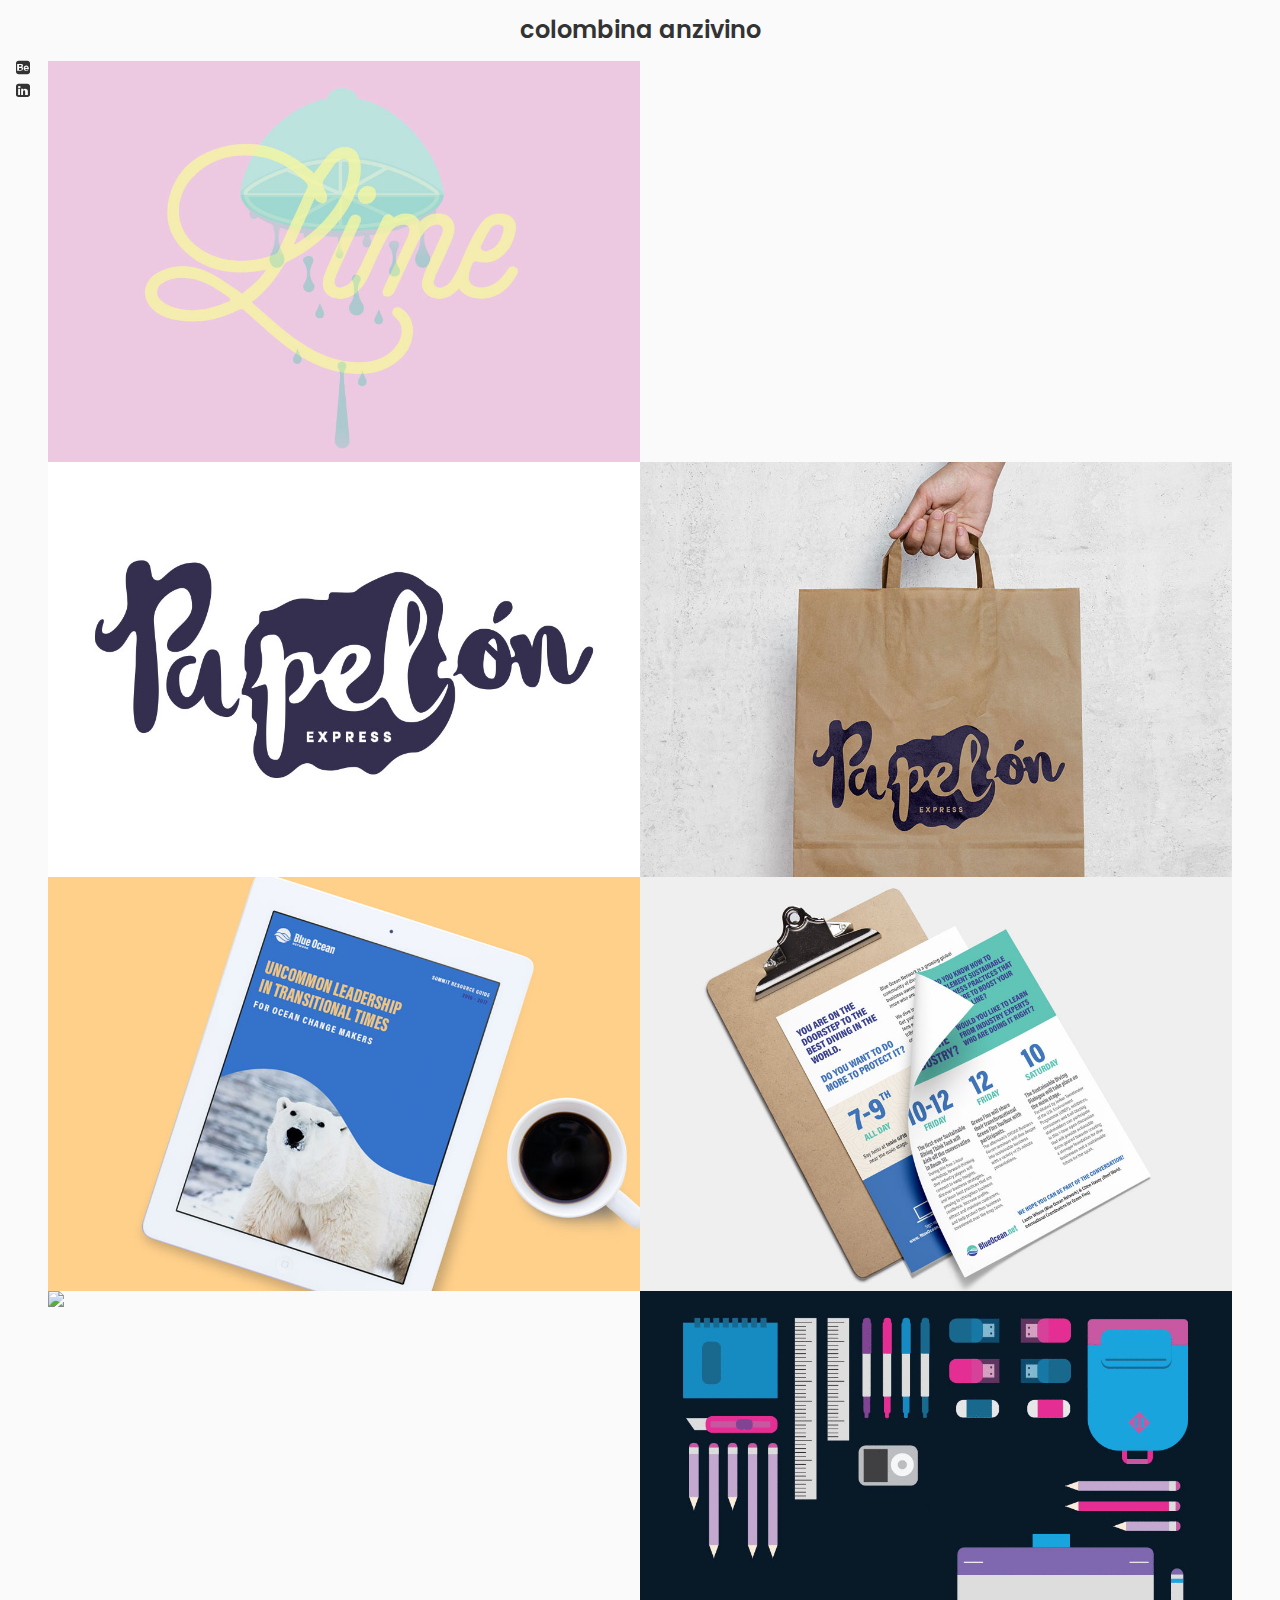
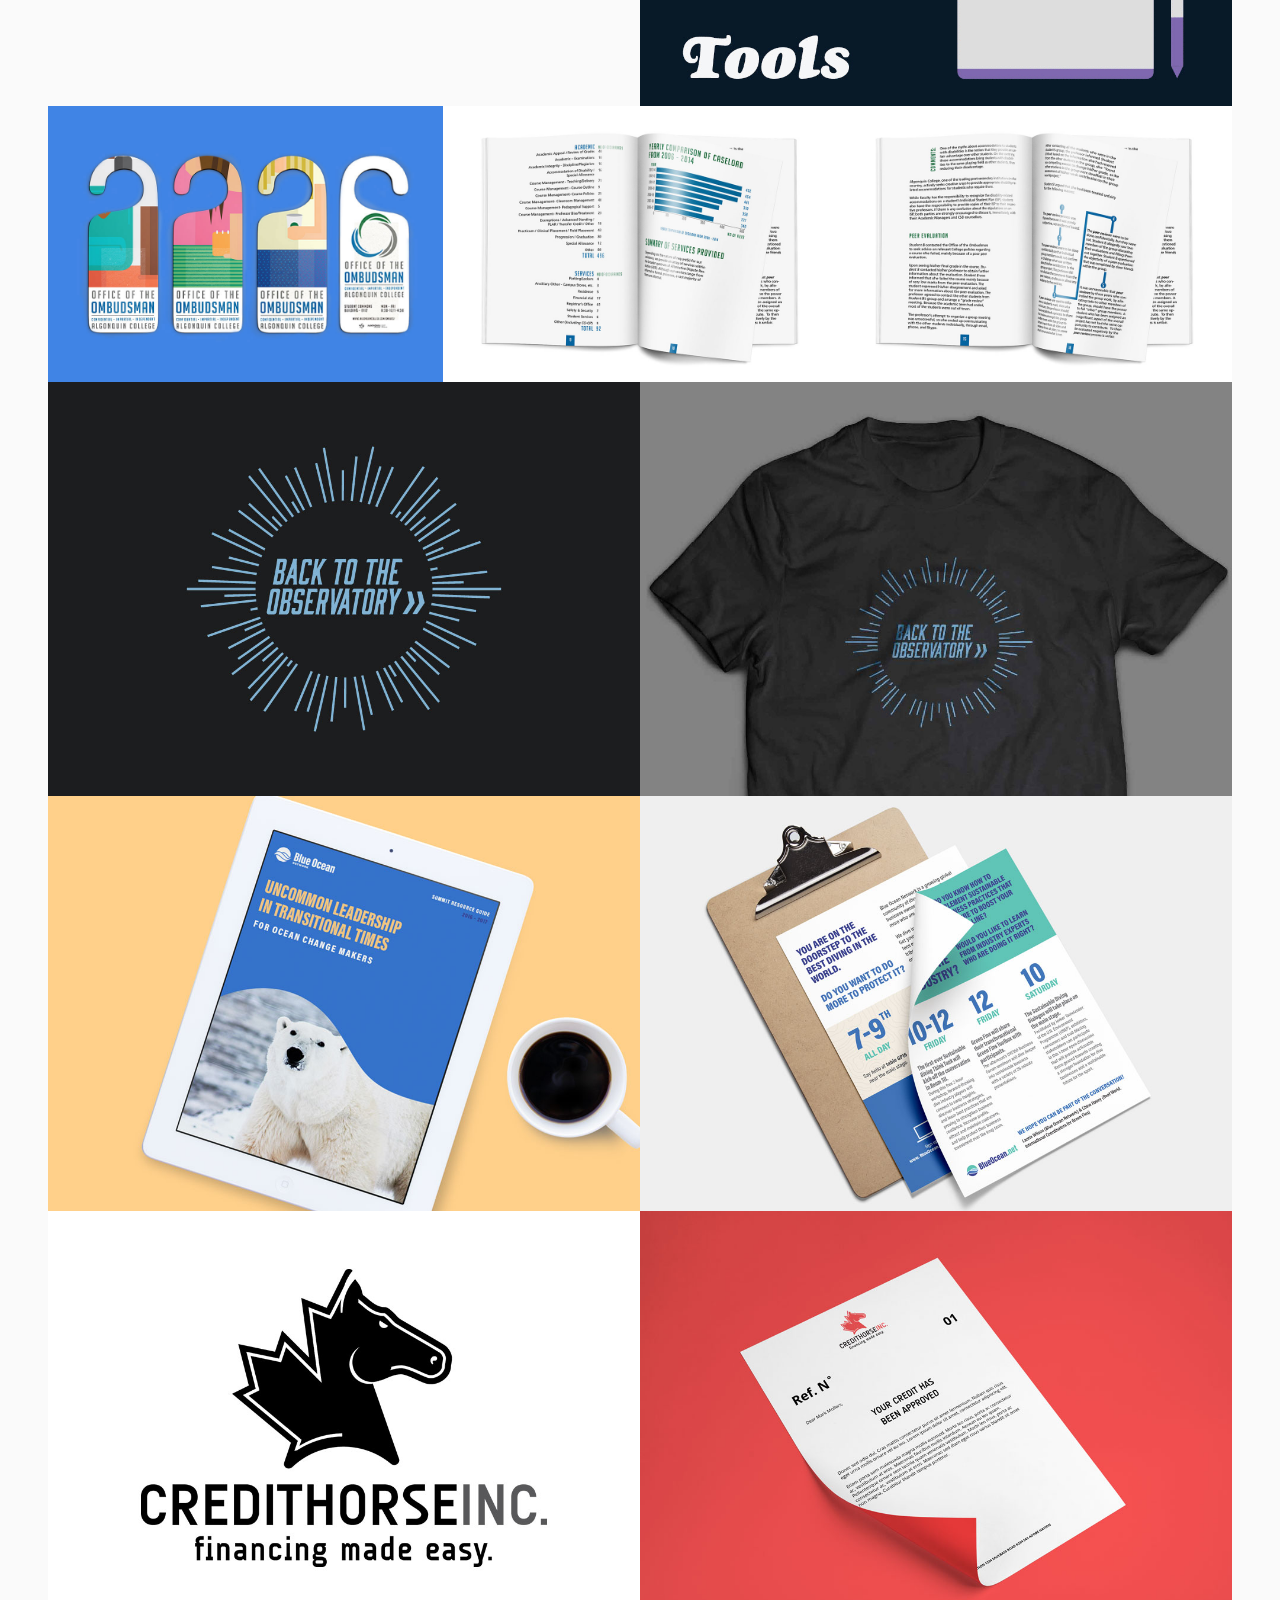
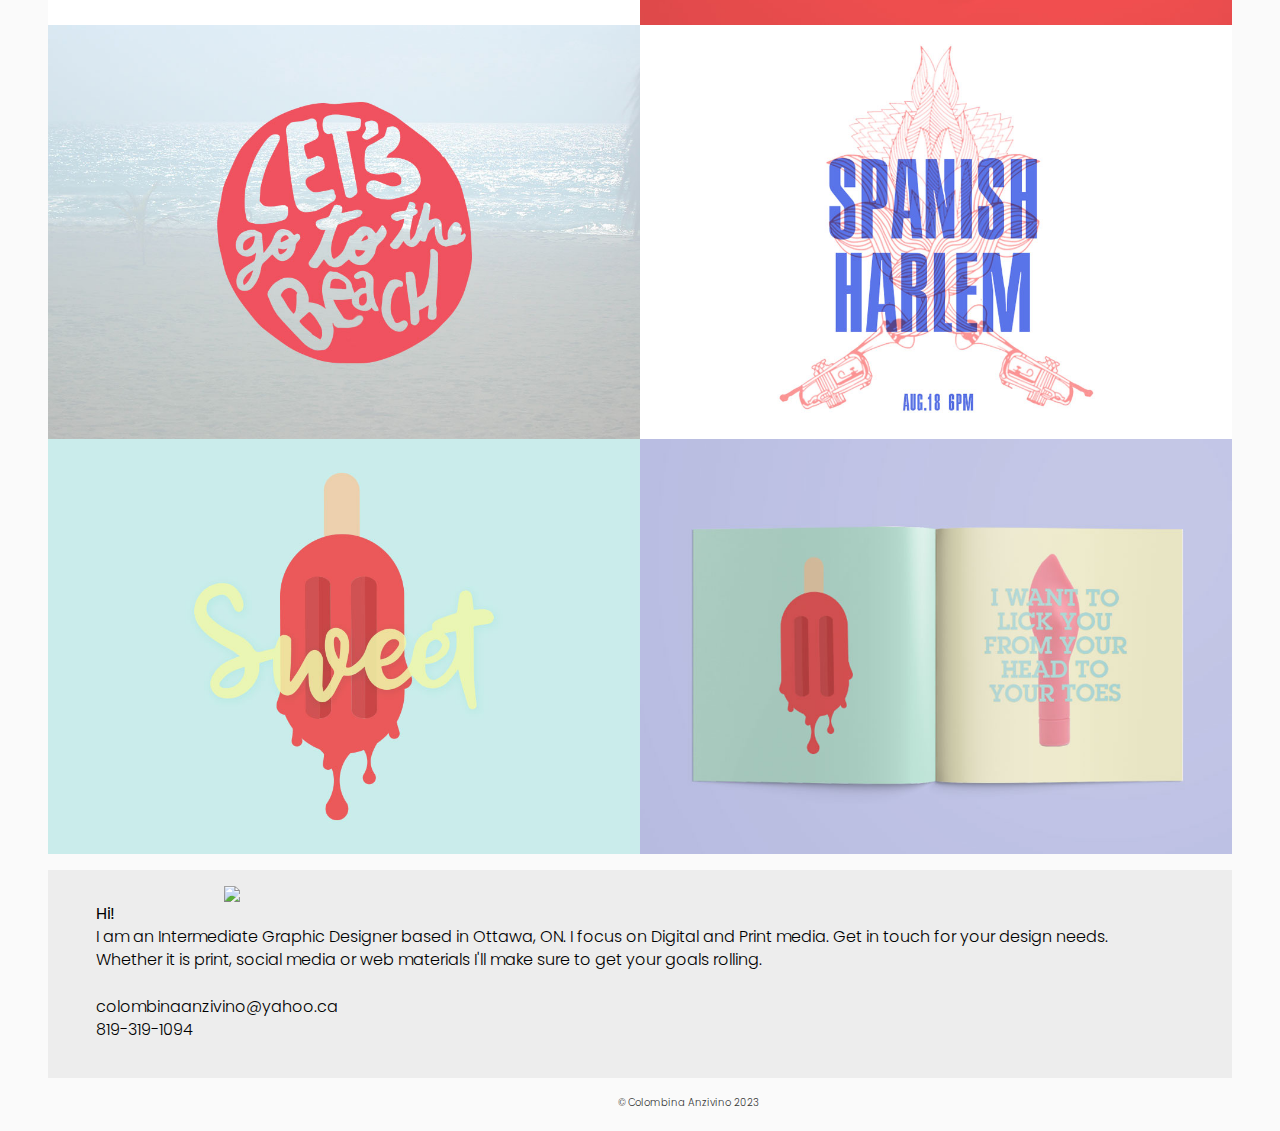
==== commit 9eedc644: "updated html" ====
--- a/index.html
+++ b/index.html
@@ -11,18 +11,18 @@
     <meta name="handheldfriednly" content="true">
     <meta name="mobileoptimized" content="240">
     <meta name="viewport" content="width=device-width,initial-scale=1">
-    <link href='https://fonts.googleapis.com/css?family=Poppins:400,500,600,700,300' rel='stylesheet' type='text/css'>
+    <link href="https://fonts.googleapis.com/css?family=Poppins:400,500,600,700,300" rel="stylesheet" type="text/css">
     <link rel="shotcut icon" href="favicon.ico">
-    <link rel="shortcut icon" href="/favicon.ico" type="image/x-icon" />
+    <link rel="shortcut icon" href="/favicon.ico" type="favicon_io/favicon.ico" />
     <link rel="apple-touch-icon" href="/apple-touch-icon.png" />
-    <link rel="apple-touch-icon" sizes="57x57" href="iconified/apple-touch-icon-57x57.png" />
+    <link rel="apple-touch-icon" sizes="57x57" href="favicon_io/apple-touch-icon.png" />
     <link rel="apple-touch-icon" sizes="72x72" href="iconified/apple-touch-icon-72x72.png" />
     <link rel="apple-touch-icon" sizes="76x76" href="iconified/apple-touch-icon-76x76.png" />
     <link rel="apple-touch-icon" sizes="114x114" href="iconified/apple-touch-icon-114x114.png" />
     <link rel="apple-touch-icon" sizes="120x120" href="iconified/apple-touch-icon-120x120.png" />
     <link rel="apple-touch-icon" sizes="144x144" href="iconified/apple-touch-icon-144x144.png" />
     <link rel="apple-touch-icon" sizes="152x152" href="iconified/apple-touch-icon-152x152.png" />
-    <meta name="description" content="put in description">
+    <meta name="description" content="Colombina Anzivino · creative thinker Graphic Designer · Ottawa, Canada">
     <!-- Facebook meta tags, and pinterest-->
     <meta property="og:type" content="article">
     <meta property="og:title" content="Colombina Anzivino · Creative Thinker Graphic Designer">
@@ -38,7 +38,7 @@
     <meta name="twitter:card" content="gallery">
     <meta name="twitter:title" content="Colombina Anzivino · Creative Thinker Graphic Designer">
     <meta name="twitter:url" content="http://colombinaanzivino.ca">
-    <meta name="twitter:description" content="copy description">
+    <meta name="twitter:description" content="Colombina Anzivino · creative thinker Graphic Designer · Ottawa, Canada">
     <meta name="twitter:image0" content="http://colombinaanzivino.ca/img/colombina-anzivino-illustration-type-layout-pastel-sweet-sensuals-02.jpg">
     <meta name="twitter:image1" content="http://colombinaanzivino.ca/img/colombina-anzivino-illustration-posters-02.jpg">
     <meta name="twitter:image2" content="http://colombinaanzivino.ca/img/colombina-anzivino-illustration-posters-01.jpg">
@@ -60,9 +60,9 @@
         <li>
             <div class="thumbnails">
                 <a data-desc="<strong>Hi!</strong><br>Let's talk about your next project. <br>I'm an email or phone call away.
-                <br>Whether it is print, social media or web revamp I'll make sure to meet your goals.
+                <br>Whether it is print, social media or web materials I'll make sure to get your goals rolling.
                 <br><br>colombinaanzivino@yahoo.ca
-                <br>819-319-1094"><img class="icon" src="img/mail.svg"></a>
+                <br>613-325-8292"><img class="icon" src="img/mail.svg"></a>
             </div>
         </li>-->
     
@@ -70,12 +70,44 @@
     
     <ul class="grid thumbnails">
         <li class="unit unit-s-1 unit-m-1-2 unit-l-1-2">
+        <a data-desc="" href="img/ca-visual-4.png">
+        <img alt="" class="img-flex" src="img/ca-visual-4.png"></a>
+        </li>
+		 <li class="unit unit-s-1 unit-m-1-2 unit-l-1-2">
+        <a data-desc="" href="img/ca-visual-6.png">
+        <img alt="" class="img-flex" src="img/ca-visual-6.png"></a>
+        </li>
+		 <li class="unit unit-s-1 unit-m-1-2 unit-l-1-2">
+        <a data-desc="" href="img/colombina-anzivino-illustration-type-layout-pastel-sweet-sensuals-02.jpg">
+        <img alt="" class="img-flex" src="img/colombina-anzivino-illustration-type-layout-pastel-sweet-sensuals-02.jpg"></a>
+        </li>
+		<li class="unit unit-s-1 unit-m-1-2 unit-l-1-2">
+        <a data-desc="" href="img/ca-visual-1.png">
+        <img alt="" class="img-flex" src="img/ca-visual-1.png"></a>
+        </li>
+		<li class="unit unit-s-1 unit-m-1-2 unit-l-1-2">
         <a data-desc="" href="img/colombina-anzivino-logo-gluten-free-03.jpg">
         <img alt="" class="img-flex" src="img/colombina-anzivino-logo-gluten-free-03.jpg"></a>
         </li>
         <li class="unit unit-s-1 unit-m-1-2 unit-l-1-2"> 
         <a data-desc="" href="img/colombina-anzivino-logo-gluten-free-02.jpg">
         <img class="img-flex" src="img/colombina-anzivino-logo-gluten-free-02.jpg"></a> 
+        </li>
+		 <li class="unit unit-s-1 unit-m-1-2 unit-l-1-2"> 
+        <a data-desc="" href="img/colombina-anzivino-cover-blueocean.jpg">
+        <img class="img-flex" src="img/colombina-anzivino-cover-blueocean.jpg"></a> 
+        </li>
+		 <li class="unit unit-s-1 unit-m-1-2 unit-l-1-2"> 
+        <a data-desc="" href="img/colombina-anzivino-cover-blueocean-flyers.jpg">
+        <img class="img-flex" src="img/colombina-anzivino-cover-blueocean-flyers.jpg"></a> 
+        </li>
+		 <li class="unit unit-s-1 unit-m-1-2 unit-l-1-2"> 
+        <a data-desc="" href="img/ca-visual-5.png">
+        <img class="img-flex" src="img/ca-visual-5.png"></a> 
+        </li>
+		 <li class="unit unit-s-1 unit-m-1-2 unit-l-1-2"> 
+        <a data-desc="" href="img/colombina-anzivino-luustration-tools-fun-coloronfleek.gif">
+        <img class="img-flex" src="img/colombina-anzivino-luustration-tools-fun-coloronfleek.gif"></a> 
         </li>
            <li class="unit unit-s-1 unit-m-1-2 unit-l-1-3">
         <a data-desc="" href="img/colombina-anzivino-layout-annual-report-illustrations-01.jpg">
@@ -99,14 +131,6 @@
         </li>
 
         <li class="unit unit-s-1 unit-m-1-2 unit-l-1-2"> 
-        <a data-desc="" href="img/colombina-anzivino-logo-cursive-centralcity.jpg">
-        <img class="img-flex" src="img/colombina-anzivino-logo-cursive-centralcity.jpg"></a> 
-        </li>
-         <li class="unit unit-s-1 unit-m-1-2 unit-l-1-2"> 
-        <a data-desc="" href="img/colombina-anzivino-logo-cursive-centralcity-hat.jpg">
-        <img class="img-flex" src="img/colombina-anzivino-logo-cursive-centralcity-hat.jpg"></a> 
-        </li>
-        <li class="unit unit-s-1 unit-m-1-2 unit-l-1-2"> 
         <a data-desc="" href="img/colombina-anzivino-cover-blueocean.jpg">
         <img class="img-flex" src="img/colombina-anzivino-cover-blueocean.jpg"></a> 
         </li>
@@ -130,48 +154,26 @@
         </li>
         
            <li class="unit unit-s-1 unit-m-1-2 unit-l-1-2"> 
-        <a data-desc="" href="img/colombina-anzivino-layout-illustrations6.jpg">
-        <img class="img-flex" src="img/colombina-anzivino-layout-illustrations6.jpg"></a> 
-        </li>
-    
-
-         <li class="unit unit-s-1 unit-m-1-3 unit-l-1-3"> 
         <a data-desc="" href="img/colombina-anzivino-illustration-posters-03.jpg">
         <img class="img-flex" src="img/colombina-anzivino-illustration-posters-03.jpg"></a> 
         </li>
-        
-   <li class="unit unit-s-1 unit-m-1-3 unit-l-1-3"> 
-        <a data-desc="" href="img/colombina-anzivino-illustration-bearings-band-01.jpg">
-        <img class="img-flex" src="img/colombina-anzivino-illustration-bearings-band-01.jpg"></a> 
-        </li>
-        
-        
-
-         <li class="unit unit-s-1 unit-m-1-3 unit-l-1-3"> 
-        <a data-desc="" href="img/colombina-anzivino-illustration-posters-02.jpg">
-        <img class="img-flex" src="img/colombina-anzivino-illustration-posters-02.jpg"></a> 
-        </li>  
                
-        <li class="unit unit-s-1 unit-m-1-2 unit-l-1-3"> 
+        <li class="unit unit-s-1 unit-m-1-2 unit-l-1-2"> 
         <a data-desc="" href="img/colombina-anzivino-illustration-type-layout-pastel-sweet-sensuals-04.jpg">
         <img class="img-flex" src="img/colombina-anzivino-illustration-type-layout-pastel-sweet-sensuals-04.jpg"></a> 
         </li>
-        <li class="unit unit-s-1 unit-m-1-2 unit-l-1-3"> 
+        <li class="unit unit-s-1 unit-m-1-2 unit-l-1-2"> 
         <a data-desc="" href="img/colombina-anzivino-illustration-layout-pastel-sweet-sensuals-01.jpg">
         <img class="img-flex" src="img/colombina-anzivino-illustration-layout-pastel-sweet-sensuals-01.jpg"></a> 
         </li>
-        <li class="unit unit-s-1 unit-m-1-1 unit-l-1-3"> 
-        <a data-desc="" href="img/colombina-anzivino-illustration-type-layout-pastel-sweet-sensuals-02.jpg">
-        <img class="img-flex" src="img/colombina-anzivino-illustration-type-layout-pastel-sweet-sensuals-02.jpg"></a> 
-        </li>
 
         <li class="contact unit-s-1 unit-m-1-1 unit-l-1-1">
 
-            <img class="img-flex" src="img/profile-picture.png"> 
+            <img class="img-flex" src="img/Profile-pic-ca-2023 – 1.png"> 
 
             <p><strong>Hi!</strong>
-                <br>Let's talk about your next project. I'm an email or phone call away.
-                <br>Whether it is print, social media or website revamp I will make sure to meet your goals.
+                <br>I am an Intermediate Graphic Designer based in Ottawa, ON. I focus on Digital and Print media. Get in touch for your design needs.
+                <br>Whether it is print, social media or web materials I'll make sure to get your goals rolling.
                 <br>
                 <br>
                 colombinaanzivino@yahoo.ca
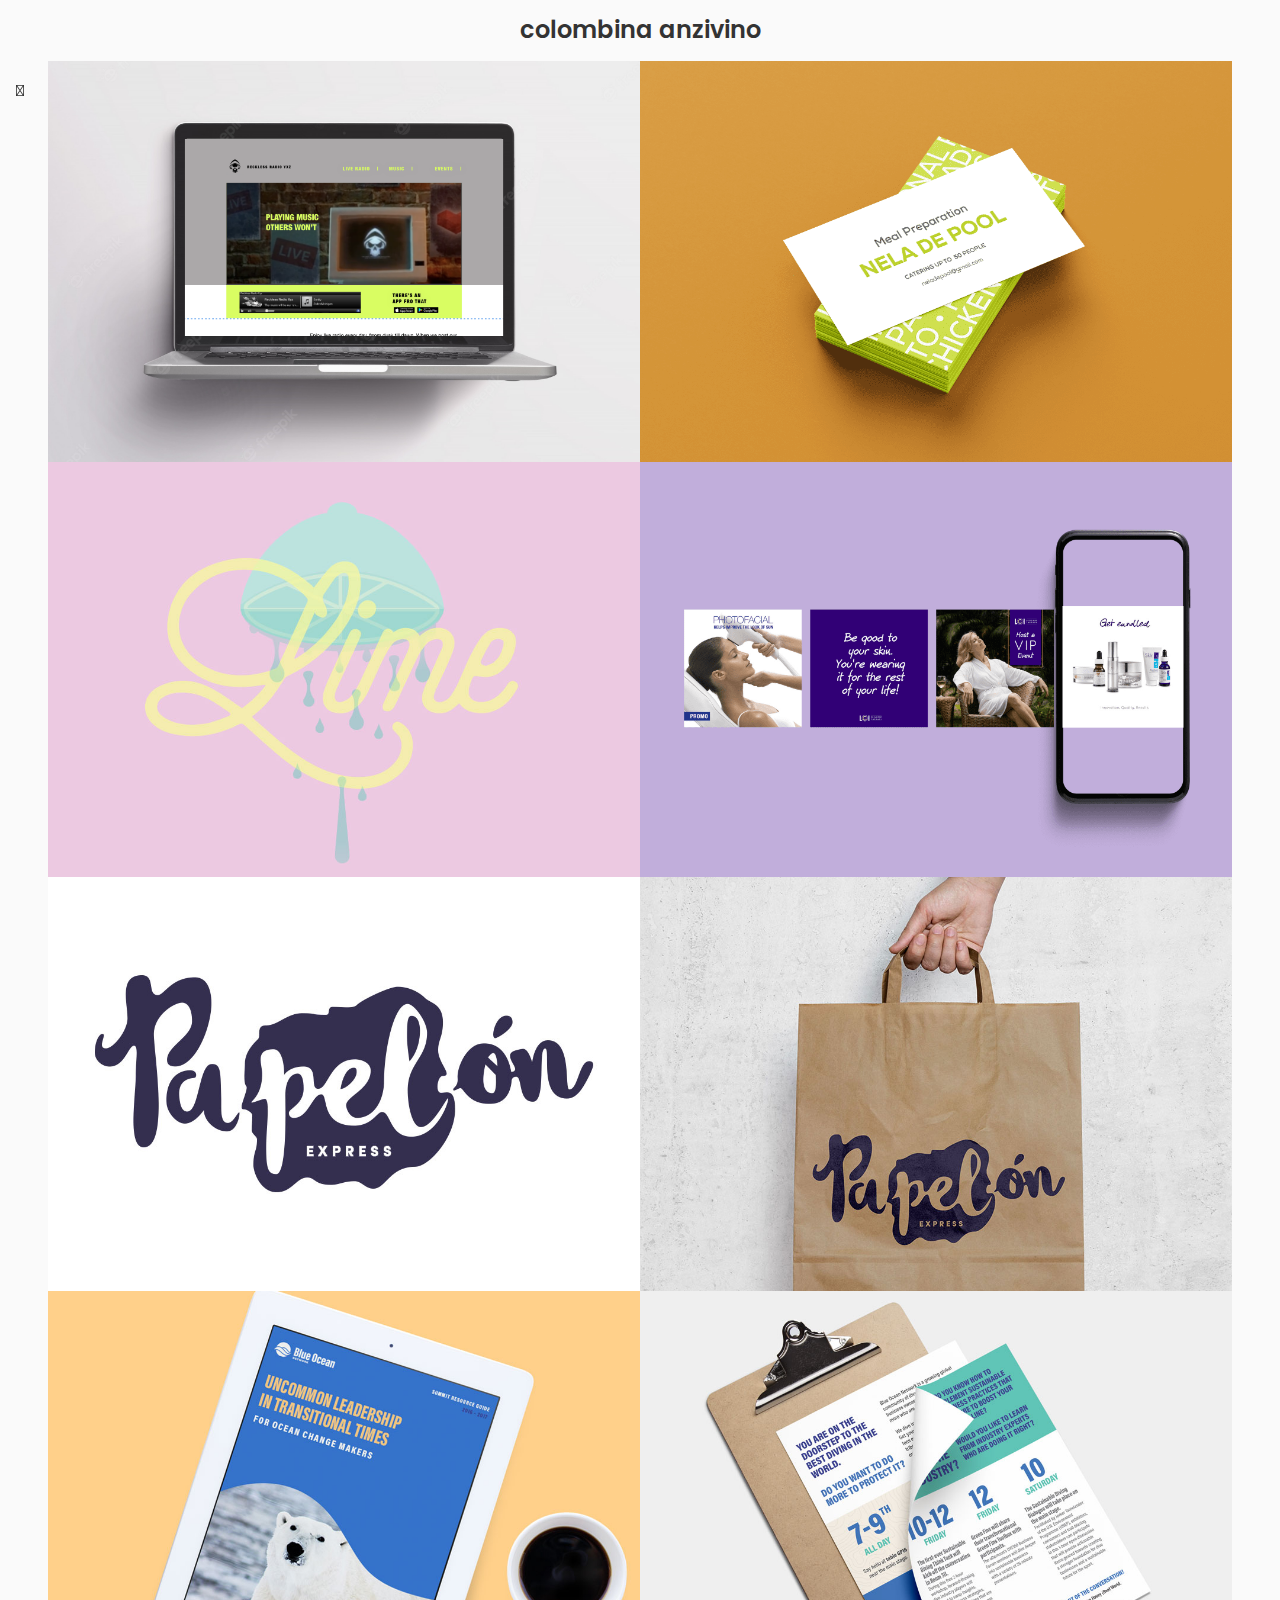
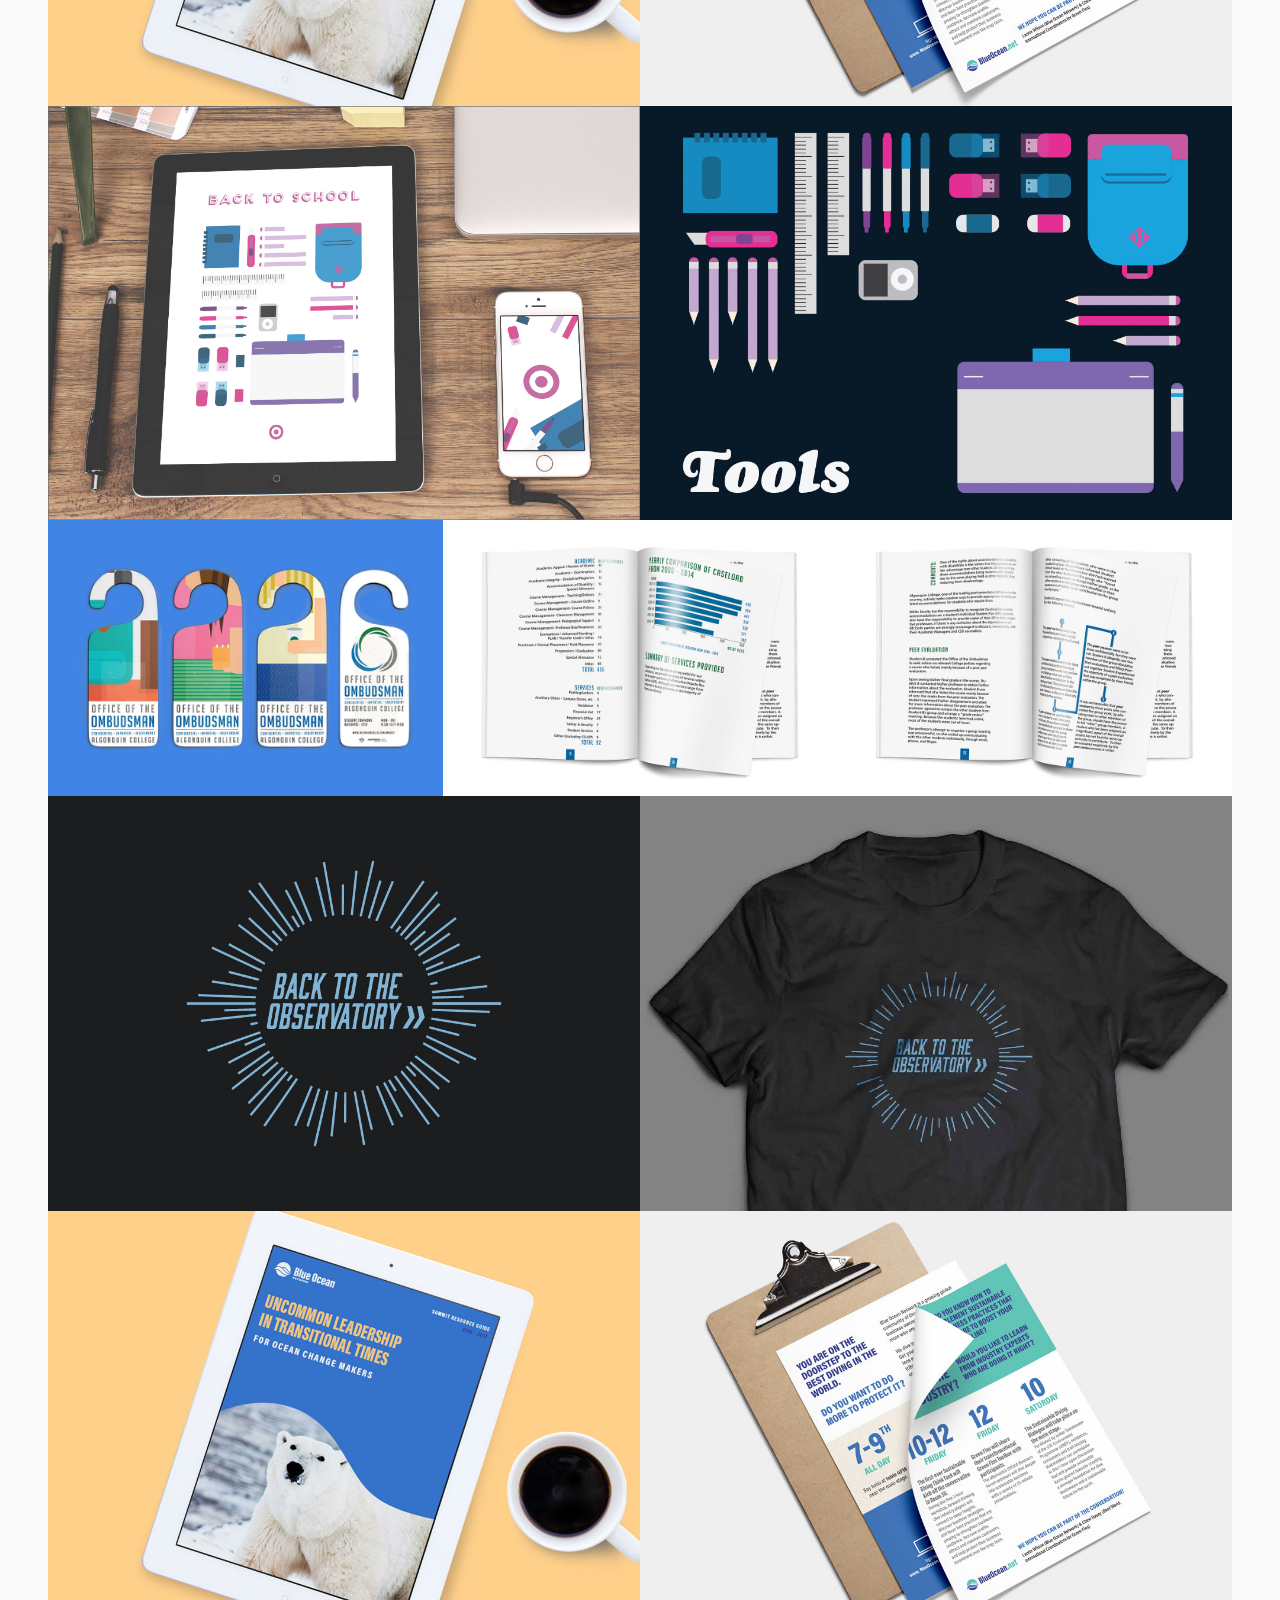
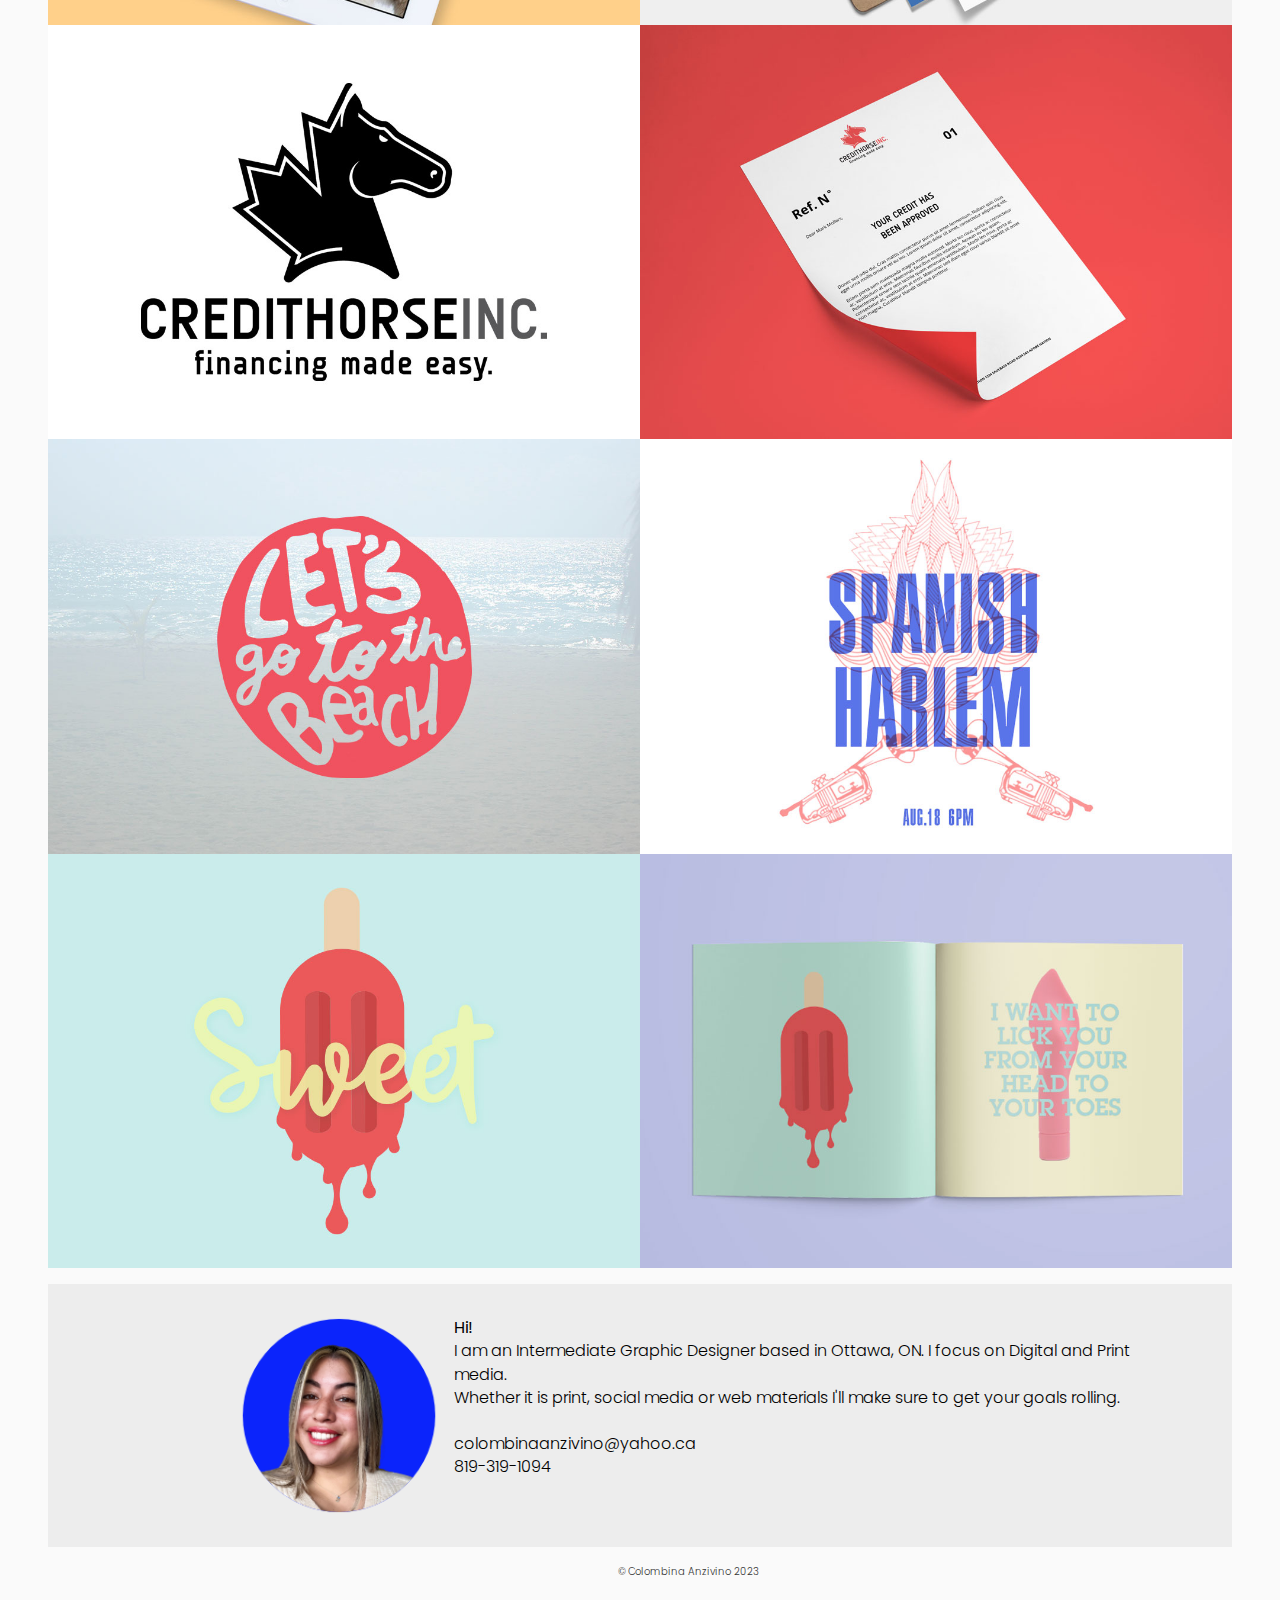
==== commit 11f6960e: "update HTML" ====
--- a/index.html
+++ b/index.html
@@ -13,7 +13,7 @@
     <meta name="viewport" content="width=device-width,initial-scale=1">
     <link href="https://fonts.googleapis.com/css?family=Poppins:400,500,600,700,300" rel="stylesheet" type="text/css">
     <link rel="shotcut icon" href="favicon.ico">
-    <link rel="shortcut icon" href="/favicon.ico" type="favicon_io/favicon.ico" />
+    <link rel="shortcut icon" href="/favicon_io/favicon.ico" type="favicon_io/favicon.ico" />
     <link rel="apple-touch-icon" href="/apple-touch-icon.png" />
     <link rel="apple-touch-icon" sizes="57x57" href="favicon_io/apple-touch-icon.png" />
     <link rel="apple-touch-icon" sizes="72x72" href="iconified/apple-touch-icon-72x72.png" />
@@ -40,8 +40,8 @@
     <meta name="twitter:url" content="http://colombinaanzivino.ca">
     <meta name="twitter:description" content="Colombina Anzivino · creative thinker Graphic Designer · Ottawa, Canada">
     <meta name="twitter:image0" content="http://colombinaanzivino.ca/img/colombina-anzivino-illustration-type-layout-pastel-sweet-sensuals-02.jpg">
-    <meta name="twitter:image1" content="http://colombinaanzivino.ca/img/colombina-anzivino-illustration-posters-02.jpg">
-    <meta name="twitter:image2" content="http://colombinaanzivino.ca/img/colombina-anzivino-illustration-posters-01.jpg">
+    <meta name="twitter:image1" content="http://colombinaanzivino.ca/img/ca-visual-2.png">
+    <meta name="twitter:image2" content="http://colombinaanzivino.ca/img/ca-visual-1.png">
     <meta name="twitter:image3" content="http://colombinaanzivino.ca/img/colombina-anzivino-illustration-type-layout-pastel-sweet-sensuals-04.jpg">
 </head>
 
@@ -53,8 +53,8 @@
     </div>
     
     <ul class="social">
-        <li><a href="https://www.behance.net/anzivino" target="_blank"><i class="fa fa-behance-square"></i></a></li>
-        <li><a href="https://www.linkedin.com/in/colombinaanzivino/" target="_blank"><i class="fa fa-linkedin-square"></i></a></li>
+        <li><a href="https://www.behance.net/anzivino" target="_blank"><i class="fa-brands fa-square-behance"></i></a></li>
+        <li><a href="https://www.linkedin.com/in/colombinaanzivino/" target="_blank"><i class="fa-brands fa-linkedin"></i></a></li>
         
         <!--
         <li>
@@ -167,12 +167,12 @@
         <img class="img-flex" src="img/colombina-anzivino-illustration-layout-pastel-sweet-sensuals-01.jpg"></a> 
         </li>
 
-        <li class="contact unit-s-1 unit-m-1-1 unit-l-1-1">
-
-            <img class="img-flex" src="img/Profile-pic-ca-2023 – 1.png"> 
+        <li class="contact unit-s-3 unit-m-1-3 unit-l-1-4">
+
+            <img class="img-flex" src="img/Profile-pic-ca-2023.png"> 
 
             <p><strong>Hi!</strong>
-                <br>I am an Intermediate Graphic Designer based in Ottawa, ON. I focus on Digital and Print media. Get in touch for your design needs.
+                <br>I am an Intermediate Graphic Designer based in Ottawa, ON. I focus on Digital and Print media.
                 <br>Whether it is print, social media or web materials I'll make sure to get your goals rolling.
                 <br>
                 <br>
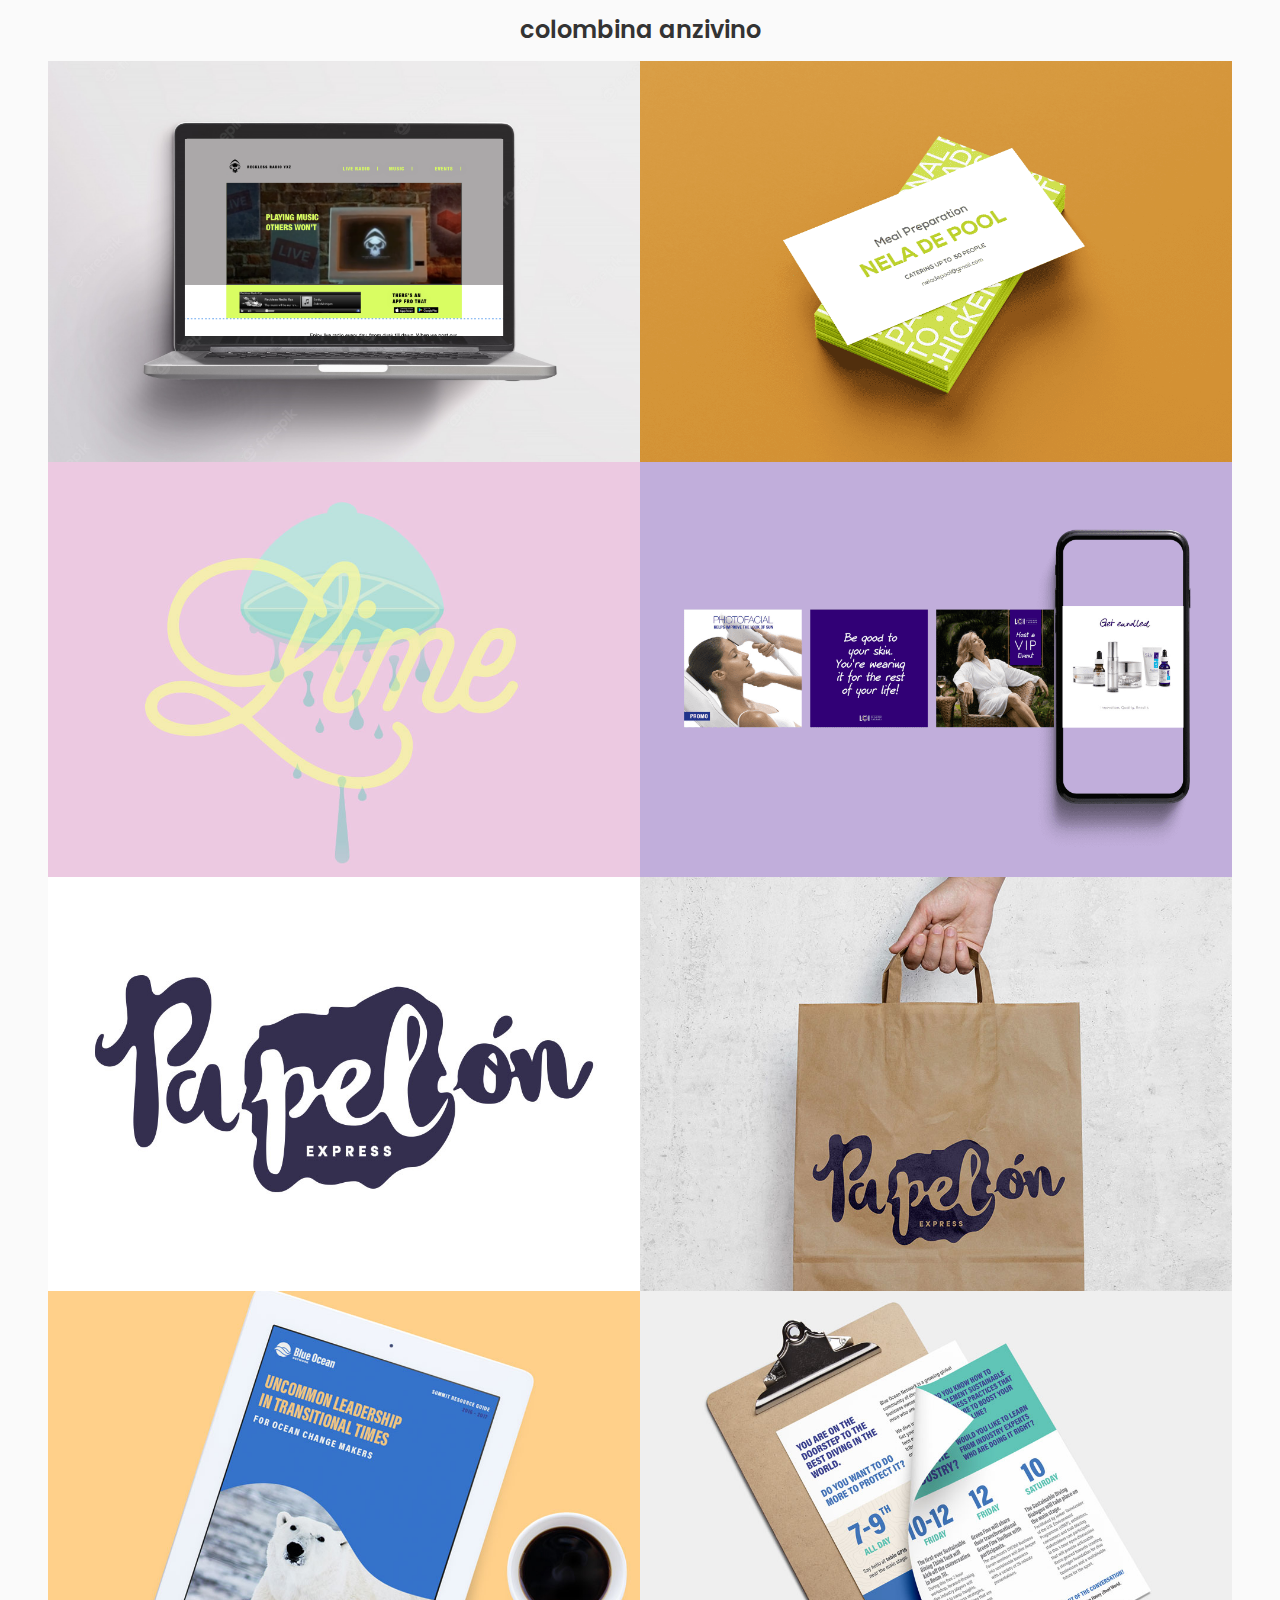
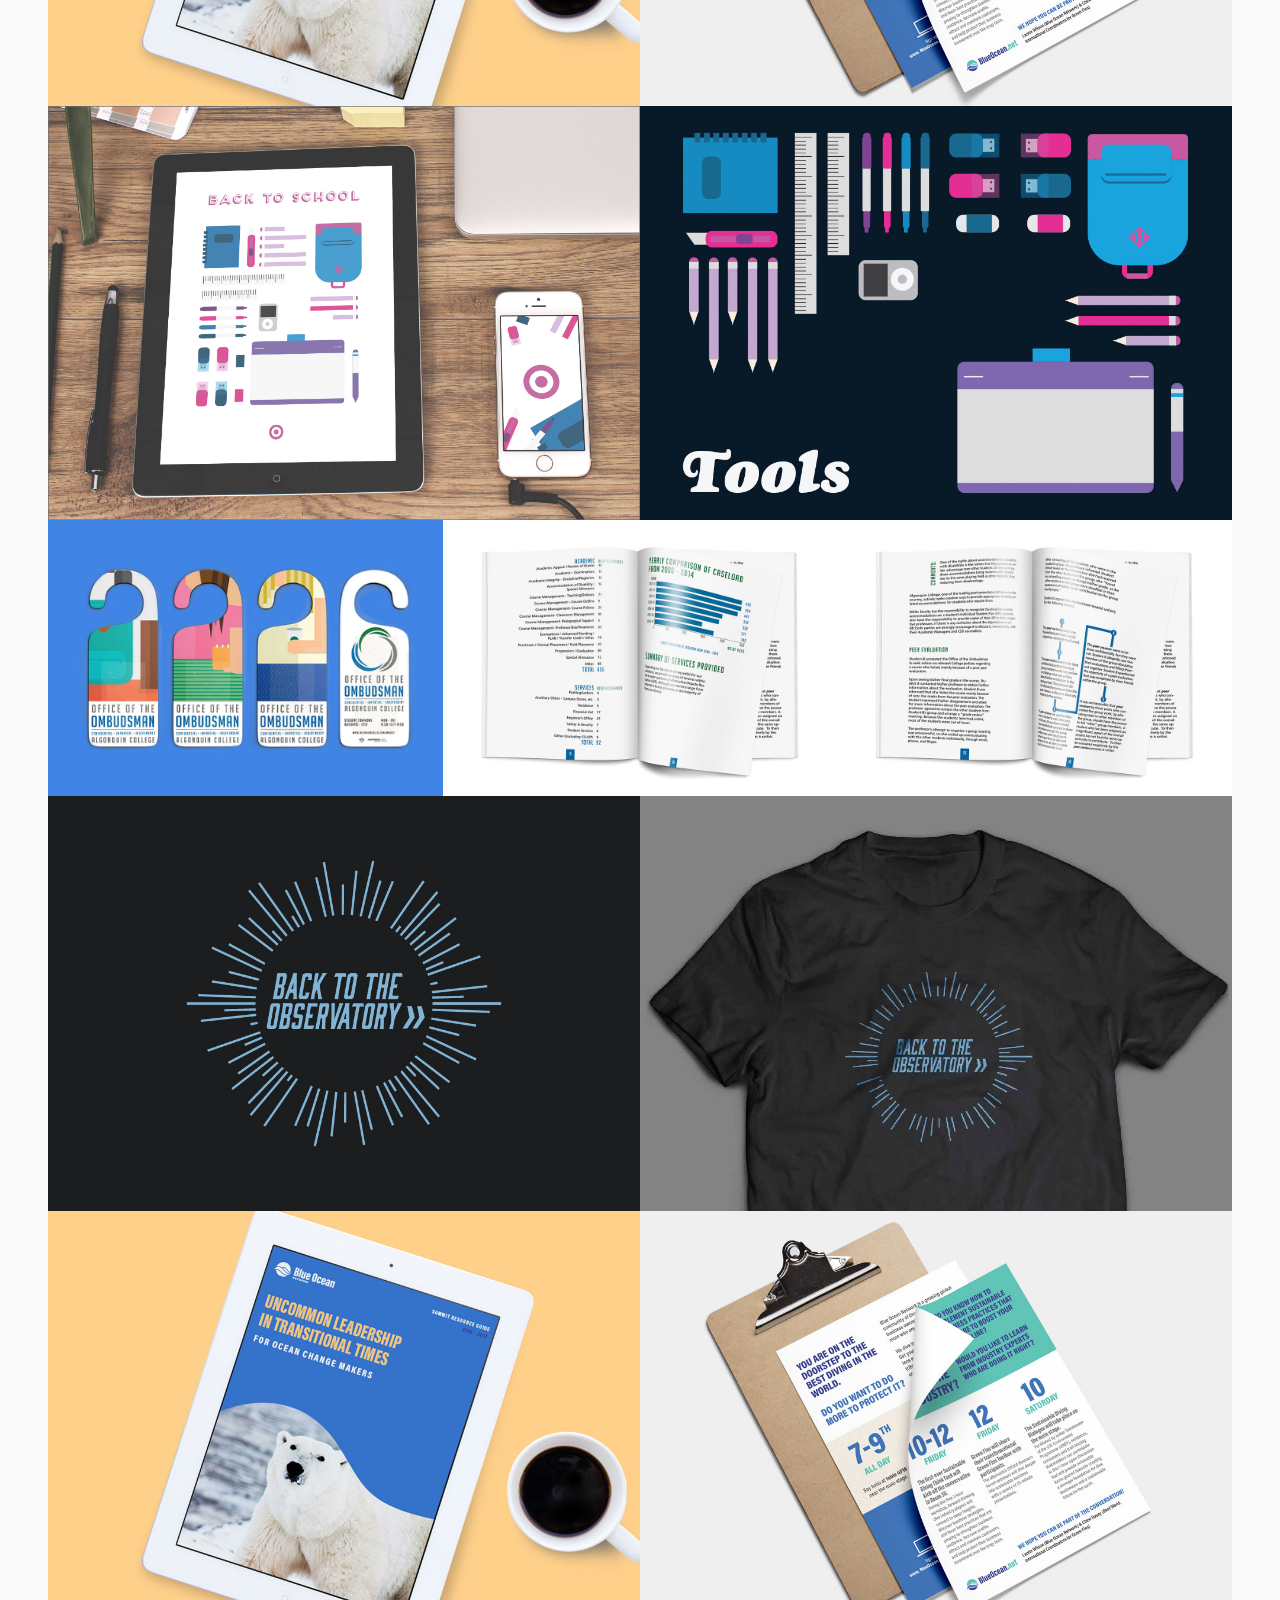
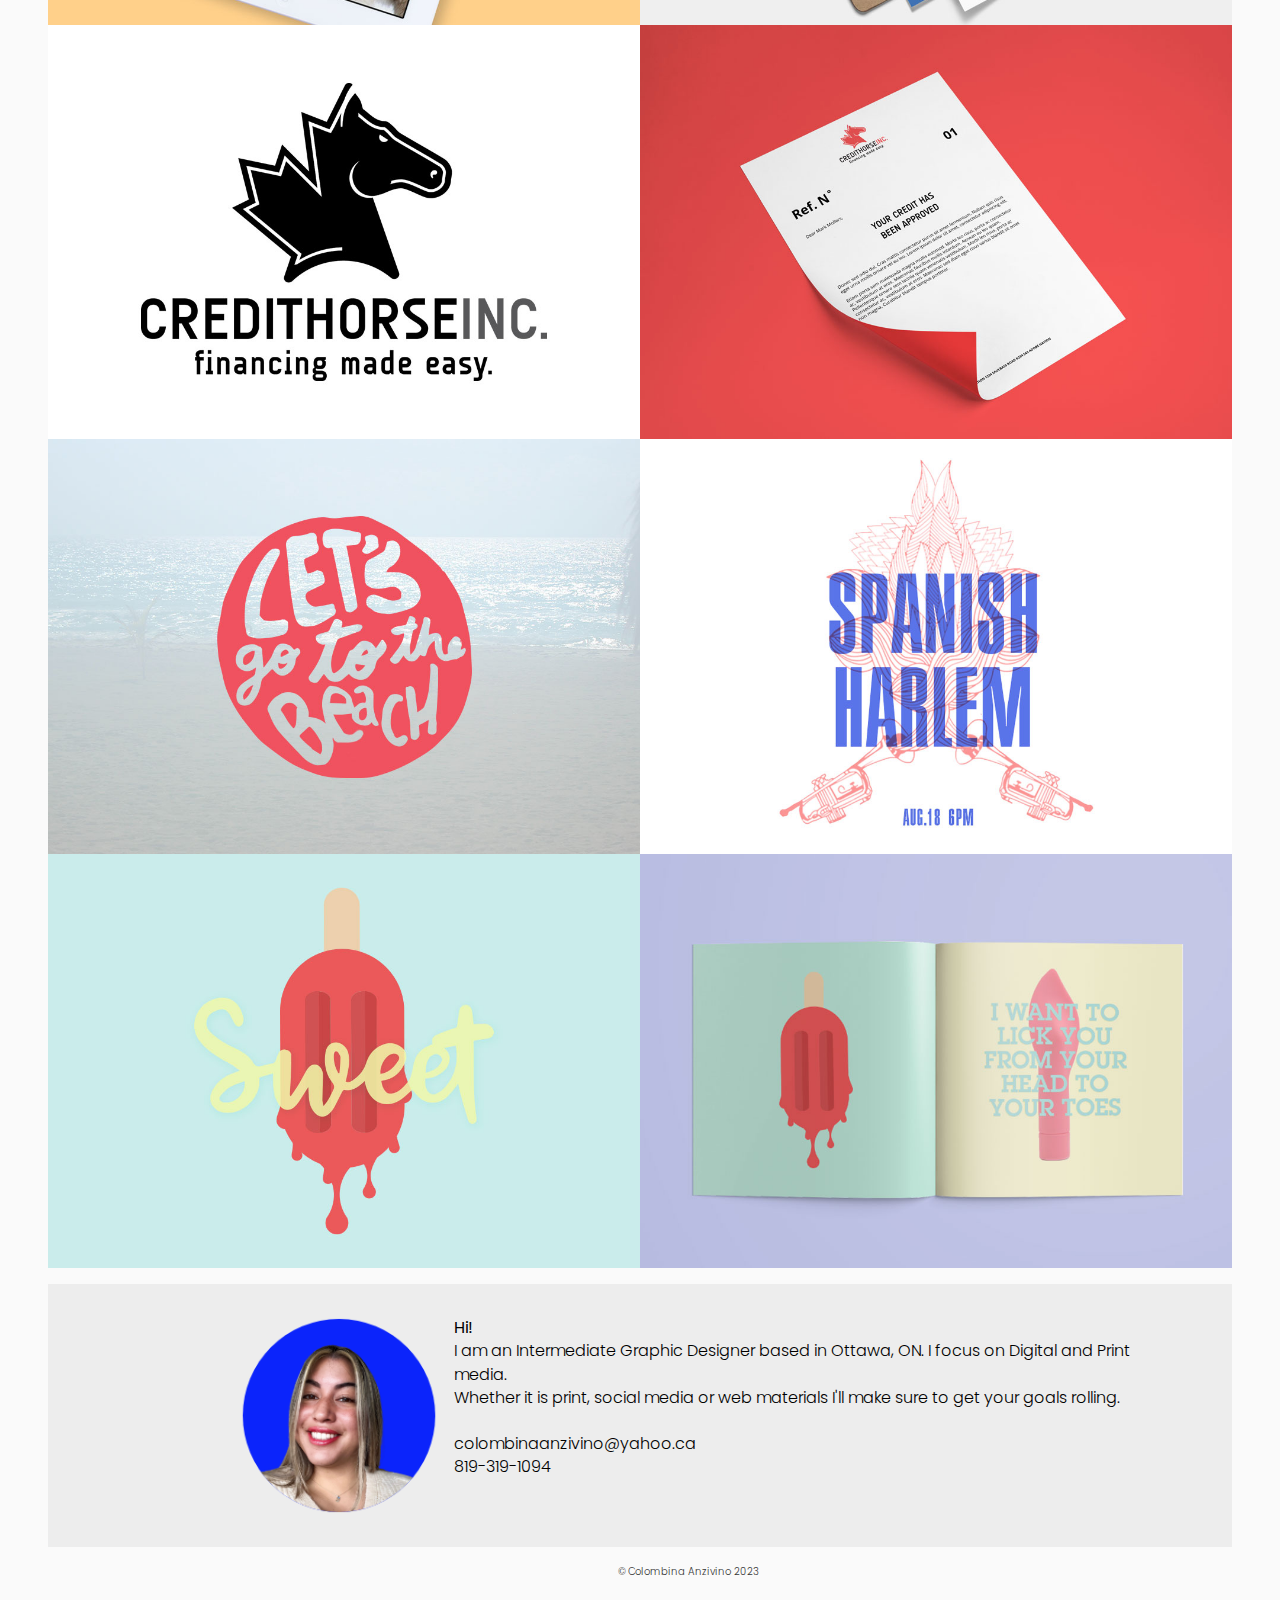
==== commit 4a248da0: "favicion updated" ====
--- a/index.html
+++ b/index.html
@@ -3,7 +3,8 @@
 <head>
 	<meta charset="utf-8">
 	<title>Colombina Anzivino · creative thinker Graphic Designer · Ottawa, Canada</title>
-    <link href="http://netdna.bootstrapcdn.com/font-awesome/4.2.0/css/font-awesome.css" rel="stylesheet">
+	 <link rel="icon" type="image/x-icon" href="/favicon_io/favicon.ico">
+<link rel="stylesheet" href="https://cdnjs.cloudflare.com/ajax/libs/font-awesome/6.4.0/css/all.min.css" integrity="sha512-iecdLmaskl7CVkqkXNQ/ZH/XLlvWZOJyj7Yy7tcenmpD1ypASozpmT/E0iPtmFIB46ZmdtAc9eNBvH0H/ZpiBw==" crossorigin="anonymous" referrerpolicy="no-referrer" />
     <link href="css/grid.css" rel="stylesheet">
     <link href="css/typography.css" rel="stylesheet">
 	<link href="css/main.css" rel="stylesheet">
@@ -12,16 +13,16 @@
     <meta name="mobileoptimized" content="240">
     <meta name="viewport" content="width=device-width,initial-scale=1">
     <link href="https://fonts.googleapis.com/css?family=Poppins:400,500,600,700,300" rel="stylesheet" type="text/css">
-    <link rel="shotcut icon" href="favicon.ico">
-    <link rel="shortcut icon" href="/favicon_io/favicon.ico" type="favicon_io/favicon.ico" />
-    <link rel="apple-touch-icon" href="/apple-touch-icon.png" />
-    <link rel="apple-touch-icon" sizes="57x57" href="favicon_io/apple-touch-icon.png" />
+    <link rel="shotcut icon" href="favicon_io/favicon.ico">
+    <link rel="shortcut icon" href="favicon_io/favicon.ico" type="favicon.ico" />
+    <link rel="apple-touch-icon" href="favicon_io/apple-touch-icon.png" />
+	<!-- 
     <link rel="apple-touch-icon" sizes="72x72" href="iconified/apple-touch-icon-72x72.png" />
     <link rel="apple-touch-icon" sizes="76x76" href="iconified/apple-touch-icon-76x76.png" />
     <link rel="apple-touch-icon" sizes="114x114" href="iconified/apple-touch-icon-114x114.png" />
     <link rel="apple-touch-icon" sizes="120x120" href="iconified/apple-touch-icon-120x120.png" />
     <link rel="apple-touch-icon" sizes="144x144" href="iconified/apple-touch-icon-144x144.png" />
-    <link rel="apple-touch-icon" sizes="152x152" href="iconified/apple-touch-icon-152x152.png" />
+    <link rel="apple-touch-icon" sizes="152x152" href="iconified/apple-touch-icon-152x152.png" />-->
     <meta name="description" content="Colombina Anzivino · creative thinker Graphic Designer · Ottawa, Canada">
     <!-- Facebook meta tags, and pinterest-->
     <meta property="og:type" content="article">
@@ -53,9 +54,9 @@
     </div>
     
     <ul class="social">
-        <li><a href="https://www.behance.net/anzivino" target="_blank"><i class="fa-brands fa-square-behance"></i></a></li>
-        <li><a href="https://www.linkedin.com/in/colombinaanzivino/" target="_blank"><i class="fa-brands fa-linkedin"></i></a></li>
-        
+        <li> <a href="https://www.behance.net/anzivino" target="_blank"><i class="fa-brands fa-square-behance"></i></a></li>
+        <li> <a href="https://www.linkedin.com/in/colombinaanzivino/" target="_blank"><i class="fa-brands fa-linkedin"></i></a></li>
+	</ul>
         <!--
         <li>
             <div class="thumbnails">
@@ -65,13 +66,12 @@
                 <br>613-325-8292"><img class="icon" src="img/mail.svg"></a>
             </div>
         </li>-->
-    
-    </ul>
+
     
     <ul class="grid thumbnails">
         <li class="unit unit-s-1 unit-m-1-2 unit-l-1-2">
         <a data-desc="" href="img/ca-visual-4.png">
-        <img alt="" class="img-flex" src="img/ca-visual-4.png"></a>
+        <img alt="" class="img-flex fa-close" src="img/ca-visual-4.png"></a>
         </li>
 		 <li class="unit unit-s-1 unit-m-1-2 unit-l-1-2">
         <a data-desc="" href="img/ca-visual-6.png">
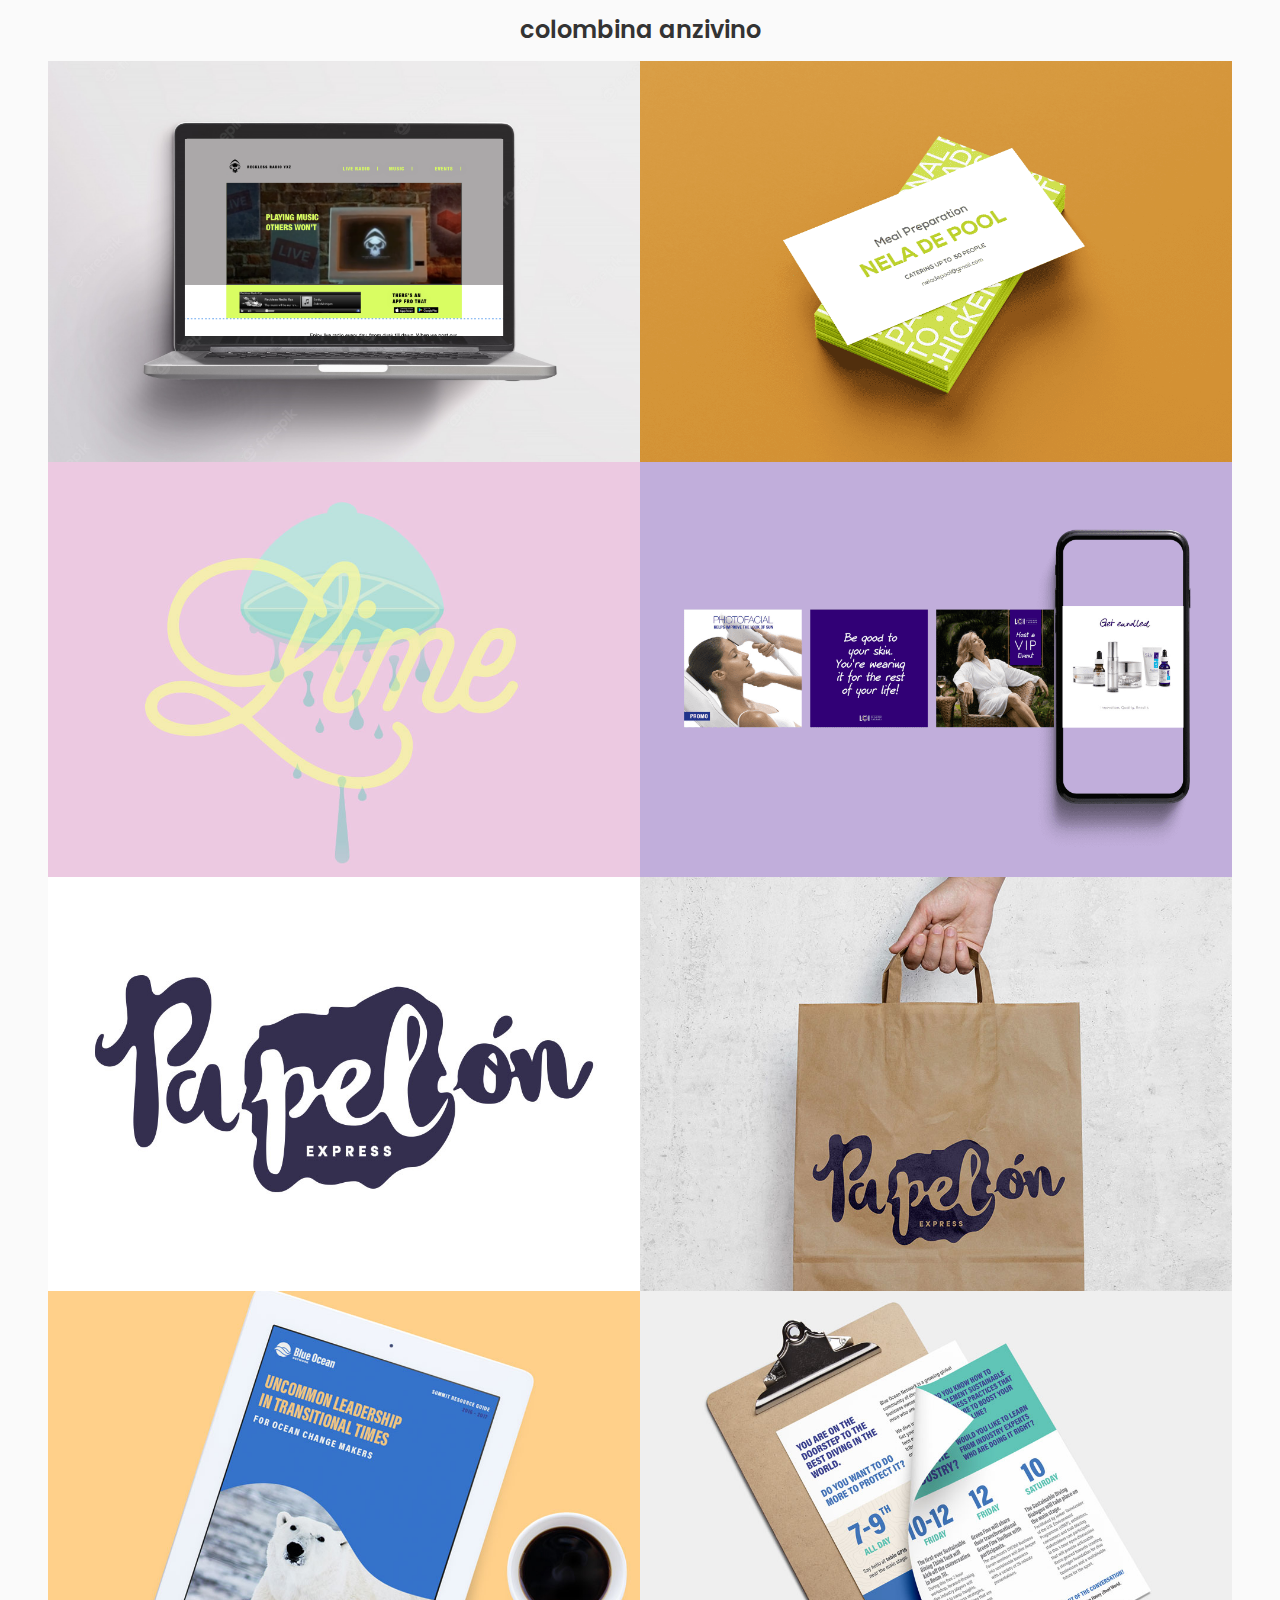
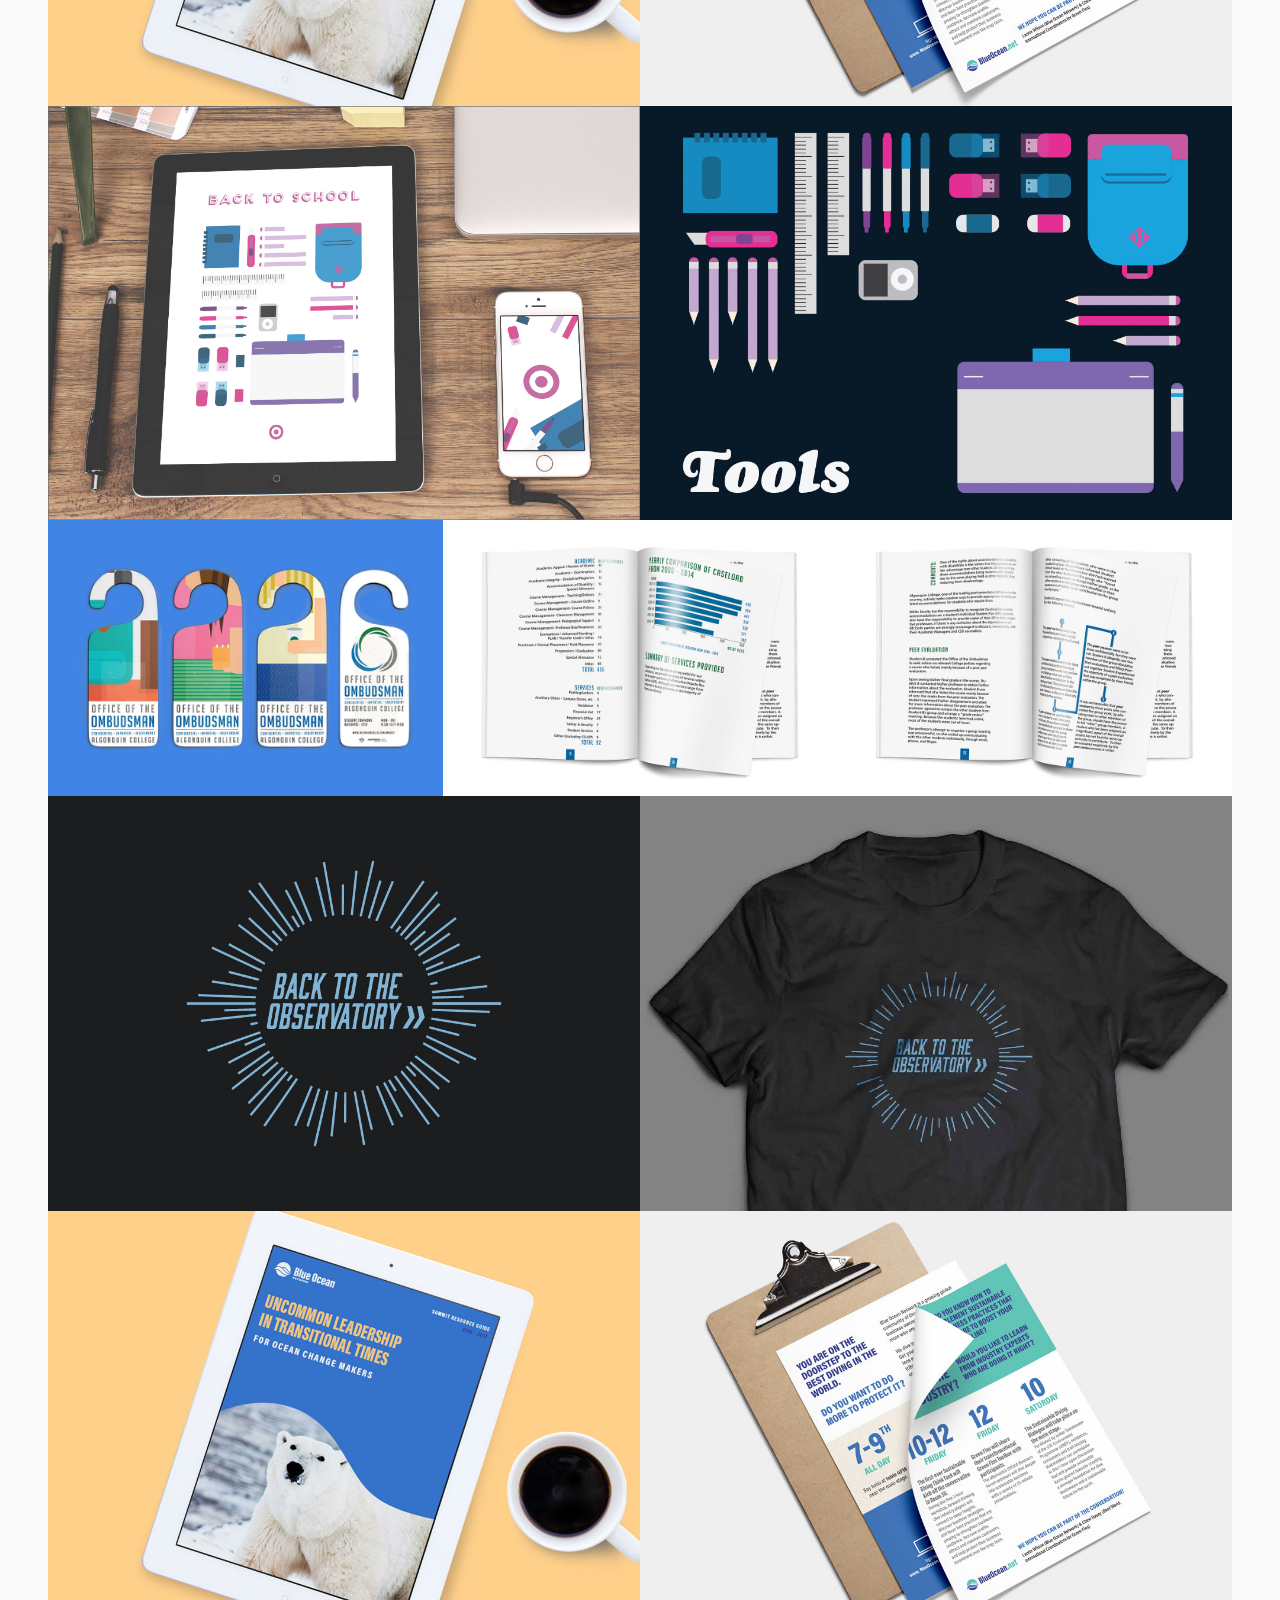
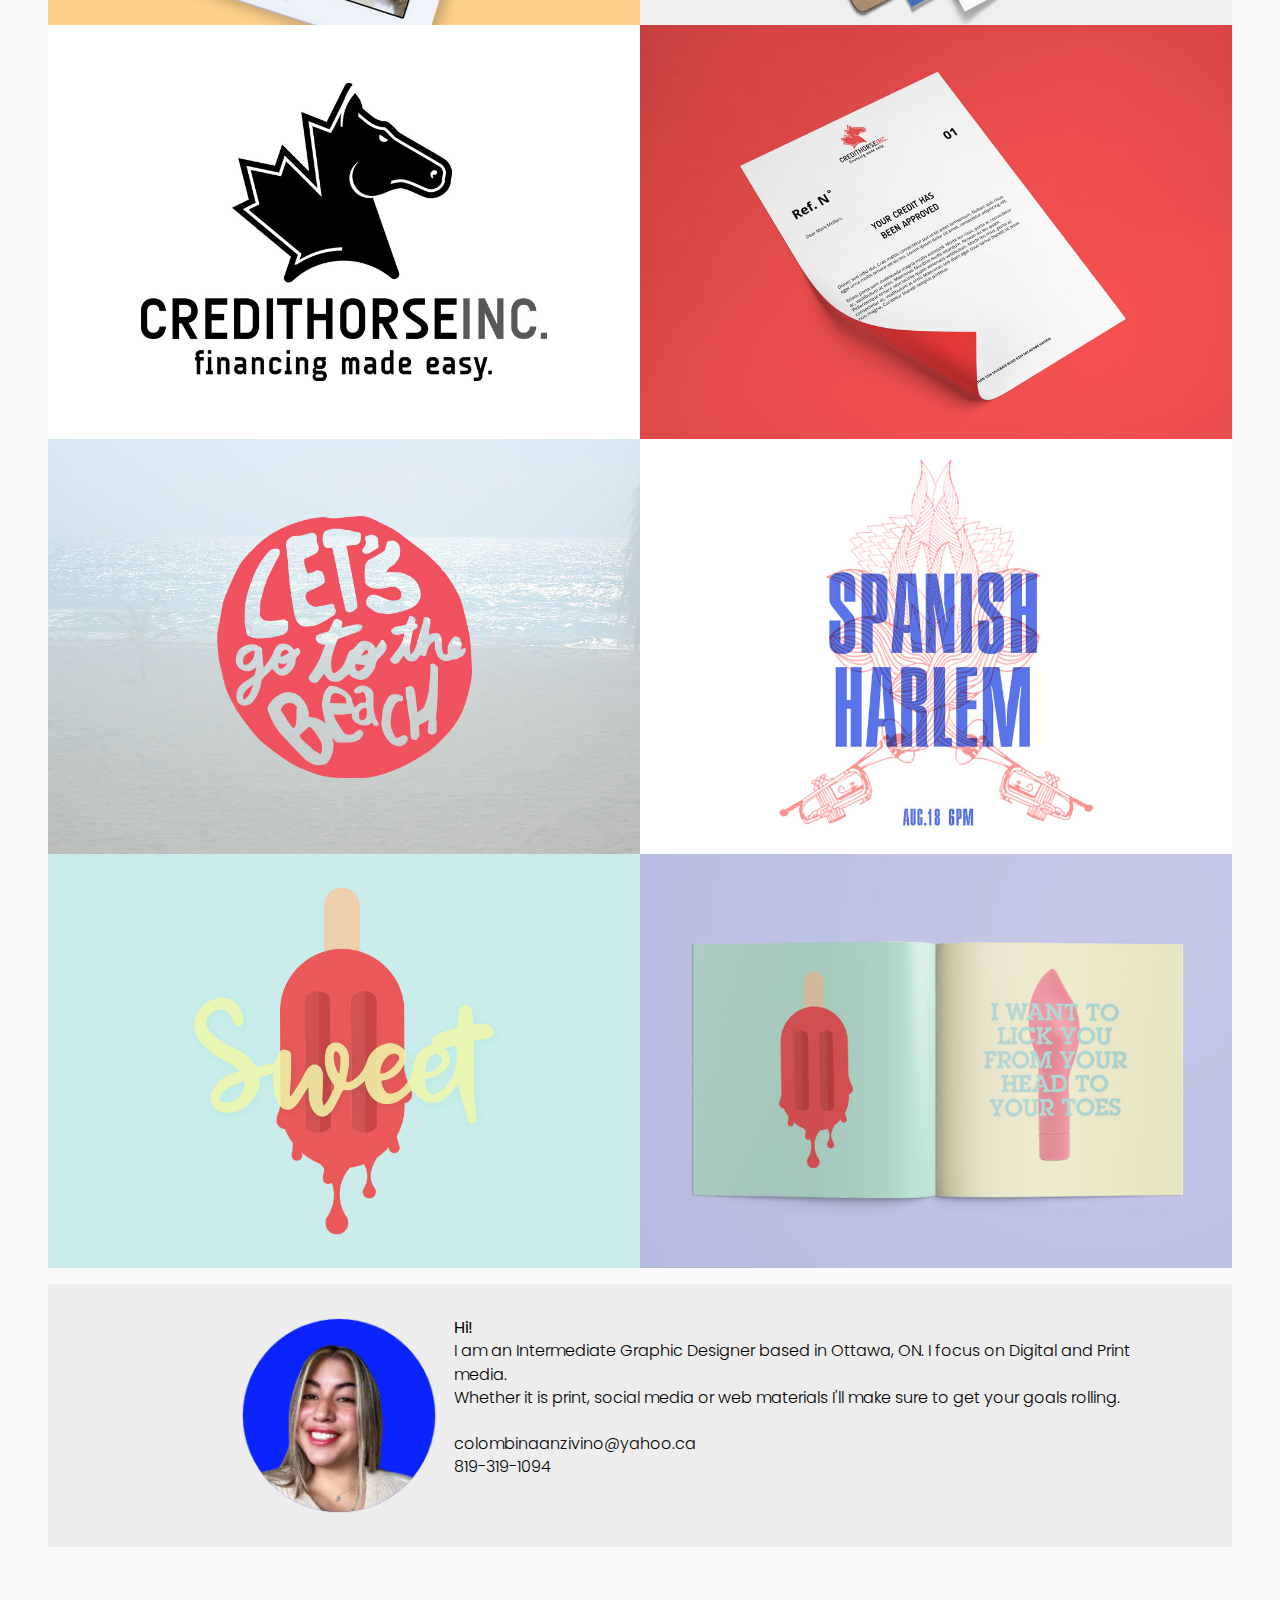
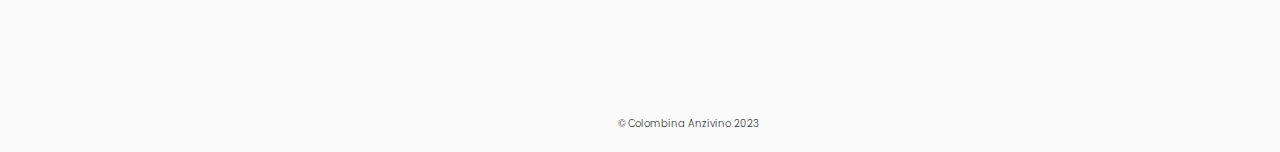
==== commit cedc77bc: "favicon update" ====
--- a/index.html
+++ b/index.html
@@ -3,7 +3,7 @@
 <head>
 	<meta charset="utf-8">
 	<title>Colombina Anzivino · creative thinker Graphic Designer · Ottawa, Canada</title>
-	 <link rel="icon" type="image/x-icon" href="/favicon_io/favicon.ico">
+	 <link rel="icon" type="/favicon_io/favicon.ico" href="/favicon_io/favicon.ico">
 <link rel="stylesheet" href="https://cdnjs.cloudflare.com/ajax/libs/font-awesome/6.4.0/css/all.min.css" integrity="sha512-iecdLmaskl7CVkqkXNQ/ZH/XLlvWZOJyj7Yy7tcenmpD1ypASozpmT/E0iPtmFIB46ZmdtAc9eNBvH0H/ZpiBw==" crossorigin="anonymous" referrerpolicy="no-referrer" />
     <link href="css/grid.css" rel="stylesheet">
     <link href="css/typography.css" rel="stylesheet">
--- a/css/main.css
+++ b/css/main.css
@@ -65,15 +65,6 @@
     text-align: justify left;
 }
 
-/*header{
-    background: url("../img/colombina-anzivino-dino2.jpg") no-repeat center;
-    background-size: cover;
-    width: 100%;
-}
-
-header p{
-    padding: 1rem 1rem 0rem 1rem;
-}*/
 
 .social{
     margin: 0;
@@ -420,6 +411,6 @@
 footer p{
     color: #333;
     font-size: 10px;
-    padding: .5rem 0 .5rem 0;
+    padding: 10rem 0 .5rem 0;
     text-align: center;
 }